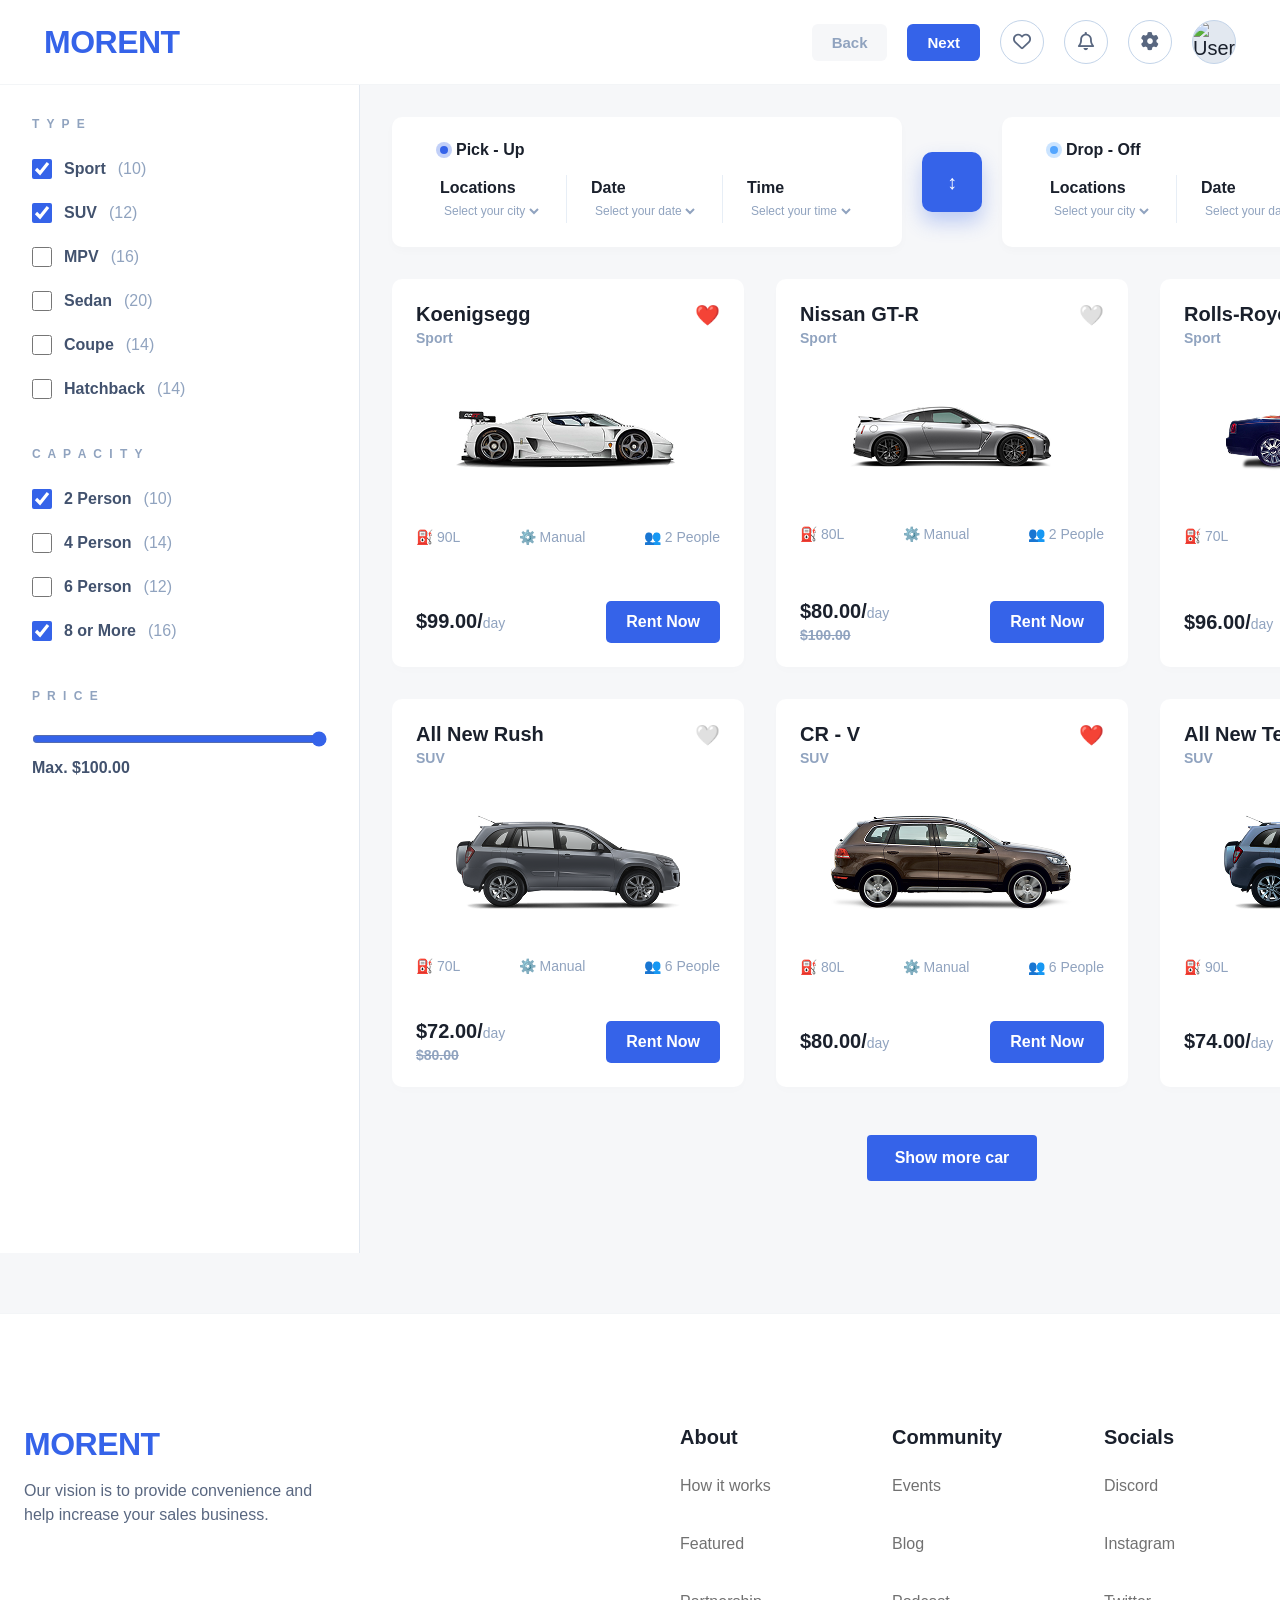
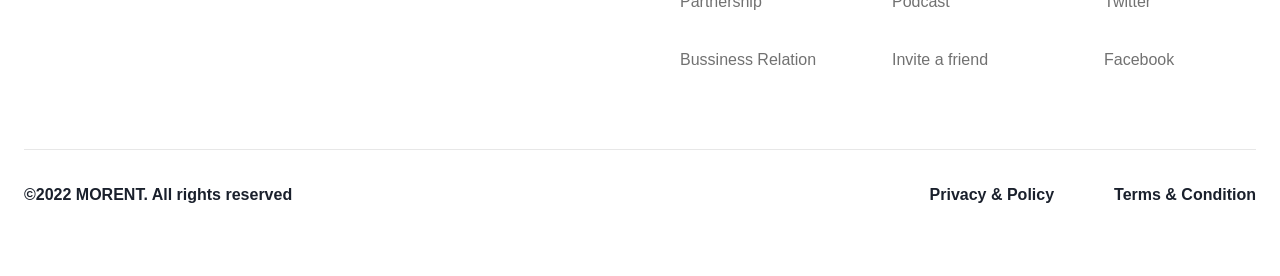
==== category.html @ 7f6e0adb "solo" ====
<!DOCTYPE html>
<html lang="en">

<head>
    <meta charset="UTF-8">
    <meta name="viewport" content="width=device-width, initial-scale=1.0">
    <title>Morent - Category Car List</title>
    <link rel="stylesheet" href="style.css">
</head>

<body class="fade-in">

    <!-- 1. HEADER QISMI -->
    <!-- ================= COMPLETED HEADER BOSHIDAN ================= -->
    <header class="main-header">
        <link rel="stylesheet" href="https://cdnjs.cloudflare.com/ajax/libs/font-awesome/6.4.0/css/all.min.css">
        <div class="header-container">

            <!-- Chap tomonda: Logo -->
            <a href="index.html" class="logo">MORENT</a>

            <!-- 🍔 Mobil menyu uchun toggle (Faqat telefonda ko'rinadi) -->
            <input type="checkbox" id="menu-toggle" class="menu-toggle">
            <label for="menu-toggle" class="burger-btn">
                <span></span>
                <span></span>
                <span></span>
            </label>

            <!-- O'ng tomonda: Katta ekrandagi barcha tugmalar (Telefonda yashirinadi) -->
            <div class="header-actions">
                <a href="index.html" class="btn-back">Back</a>
                <a href="category.html" class="btn-next">Next</a>

                <!-- Professional Ikonkalar -->
                <button class="action-icon"><i class="fa-regular fa-heart"></i></button>
                <button class="action-icon"><i class="fa-regular fa-bell"></i></button>
                <button class="action-icon"><i class="fa-solid fa-gear"></i></button>

                <div class="profile-avatar">
                    <img src="img/avatar.png" alt="User">
                </div>
            </div>

            <!-- Mobil telefonlarda burger bosilganda ochiladigan menyu paneli -->
            <nav class="nav-menu">
                <a href="index.html" class="nav-item">Home</a>
                <a href="category.html" class="nav-item">Search</a>
                <a href="#" class="nav-item">Favorites</a>
                <a href="#" class="nav-item">Inbox</a>
            </nav>

        </div>
    </header>
    


    <div class="category-wrapper">

        <aside class="sidebar">

            <div class="filter-section">
                <h4 class="filter-title">T Y P E</h4>
                <div class="checkbox-group">
                    <label><input type="checkbox" checked> Sport <span class="count">(10)</span></label>
                    <label><input type="checkbox" checked> SUV <span class="count">(12)</span></label>
                    <label><input type="checkbox"> MPV <span class="count">(16)</span></label>
                    <label><input type="checkbox"> Sedan <span class="count">(20)</span></label>
                    <label><input type="checkbox"> Coupe <span class="count">(14)</span></label>
                    <label><input type="checkbox"> Hatchback <span class="count">(14)</span></label>
                </div>
            </div>

            <div class="filter-section">
                <h4 class="filter-title">C A P A C I T Y</h4>
                <div class="checkbox-group">
                    <label><input type="checkbox" checked> 2 Person <span class="count">(10)</span></label>
                    <label><input type="checkbox"> 4 Person <span class="count">(14)</span></label>
                    <label><input type="checkbox"> 6 Person <span class="count">(12)</span></label>
                    <label><input type="checkbox" checked> 8 or More <span class="count">(16)</span></label>
                </div>
            </div>


            <div class="filter-section">
                <h4 class="filter-title">P R I C E</h4>
                <div class="price-slider-container">
                    <input type="range" min="0" max="100" value="100" class="price-slider">
                    <p class="price-value">Max. $100.00</p>
                </div>
            </div>
        </aside>


        <main class="category-content">

            <section class="booking-container" style="margin-top: 0;">
                <div class="booking-card">
                    <div class="card-title">
                        <span class="dot blue-dot"></span>
                        <h3>Pick - Up</h3>
                    </div>
                    <div class="booking-fields">
                        <div class="field-group">
                            <label>Locations</label>
                            <select>
                                <option>Select your city</option>
                            </select>
                        </div>
                        <div class="divider"></div>
                        <div class="field-group">
                            <label>Date</label>
                            <select>
                                <option>Select your date</option>
                            </select>
                        </div>
                        <div class="divider"></div>
                        <div class="field-group">
                            <label>Time</label>
                            <select>
                                <option>Select your time</option>
                            </select>
                        </div>
                    </div>
                </div>

                <button class="switch-btn"><span class="switch-icon">↕</span></button>

                <div class="booking-card">
                    <div class="card-title">
                        <span class="dot light-blue-dot"></span>
                        <h3>Drop - Off</h3>
                    </div>
                    <div class="booking-fields">
                        <div class="field-group">
                            <label>Locations</label>
                            <select>
                                <option>Select your city</option>
                            </select>
                        </div>
                        <div class="divider"></div>
                        <div class="field-group">
                            <label>Date</label>
                            <select>
                                <option>Select your date</option>
                            </select>
                        </div>
                        <div class="divider"></div>
                        <div class="field-group">
                            <label>Time</label>
                            <select>
                                <option>Select your time</option>
                            </select>
                        </div>
                    </div>
                </div>
            </section>

            <section class="car-section">
                <div class="category-car-grid">


                    <div class="car-card">
                        <div class="car-card-header">
                            <div>
                                <h3>Koenigsegg</h3>
                                <p>Sport</p>
                            </div>
                            <span class="heart-icon" style="color: red;">❤️</span>
                        </div>
                        <div class="car-image"><img src="./images/car.png" alt="Koenigsegg"></div>
                        <div class="car-specs"><span>⛽ 90L</span><span>⚙️ Manual</span><span>👥 2 People</span></div>
                        <div class="car-footer">
                            <div class="price"><span class="amount">$99.00/</span><span class="unit">day</span></div>
                            <button class="rent-btn">Rent Now</button>
                        </div>
                    </div>


                    <div class="car-card">
                        <div class="car-card-header">
                            <div>
                                <h3>Nissan GT-R</h3>
                                <p>Sport</p>
                            </div>
                            <span class="heart-icon">🤍</span>
                        </div>
                        <div class="car-image"><img src="./images/car (1).png" alt="Nissan GT-R"></div>
                        <div class="car-specs"><span>⛽ 80L</span><span>⚙️ Manual</span><span>👥 2 People</span></div>
                        <div class="car-footer">
                            <div class="price">
                                <span class="amount">$80.00/</span><span class="unit">day</span>
                                <p class="old-price">$100.00</p>
                            </div>
                            <button class="rent-btn">Rent Now</button>
                        </div>
                    </div>


                    <div class="car-card">
                        <div class="car-card-header">
                            <div>
                                <h3>Rolls-Royce</h3>
                                <p>Sport</p>
                            </div>
                            <span class="heart-icon">🤍</span>
                        </div>
                        <div class="car-image"><img src="./images/Car (2).png" alt="Rolls-Royce"></div>
                        <div class="car-specs"><span>⛽ 70L</span><span>⚙️ Manual</span><span>👥 4 People</span></div>
                        <div class="car-footer">
                            <div class="price"><span class="amount">$96.00/</span><span class="unit">day</span></div>
                            <button class="rent-btn">Rent Now</button>
                        </div>
                    </div>


                    <div class="car-card">
                        <div class="car-card-header">
                            <div>
                                <h3>All New Rush</h3>
                                <p>SUV</p>
                            </div>
                            <span class="heart-icon">🤍</span>
                        </div>
                        <div class="car-image"><img src="./images/Car (4).png" alt="All New Rush"></div>
                        <div class="car-specs"><span>⛽ 70L</span><span>⚙️ Manual</span><span>👥 6 People</span></div>
                        <div class="car-footer">
                            <div class="price">
                                <span class="amount">$72.00/</span><span class="unit">day</span>
                                <p class="old-price">$80.00</p>
                            </div>
                            <button class="rent-btn">Rent Now</button>
                        </div>
                    </div>


                    <div class="car-card">
                        <div class="car-card-header">
                            <div>
                                <h3>CR - V</h3>
                                <p>SUV</p>
                            </div>
                            <span class="heart-icon" style="color: red;">❤️</span>
                        </div>
                        <div class="car-image"><img src="./images/Car (5).png" alt="CR - V"></div>
                        <div class="car-specs"><span>⛽ 80L</span><span>⚙️ Manual</span><span>👥 6 People</span></div>
                        <div class="car-footer">
                            <div class="price"><span class="amount">$80.00/</span><span class="unit">day</span></div>
                            <button class="rent-btn">Rent Now</button>
                        </div>
                    </div>


                    <div class="car-card">
                        <div class="car-card-header">
                            <div>
                                <h3>All New Terios</h3>
                                <p>SUV</p>
                            </div>
                            <span class="heart-icon">🤍</span>
                        </div>
                        <div class="car-image"><img src="./images/Car (6).png" alt="All New Terios"></div>
                        <div class="car-specs"><span>⛽ 90L</span><span>⚙️ Manual</span><span>👥 6 People</span></div>
                        <div class="car-footer">
                            <div class="price"><span class="amount">$74.00/</span><span class="unit">day</span></div>
                            <button class="rent-btn">Rent Now</button>
                        </div>
                    </div>

                </div>


                <div class="load-more-container">
                    <button class="show-more-btn">Show more car</button>
                    <span class="car-count">120 Car</span>
                </div>
            </section>
        </main>
    </div>

    <script src="script.js"></script>
    <!-- FOOTER SECTION -->
    <footer class="main-footer">
        <div class="container">

            <!-- Footer Yuqori qismi -->
            <div class="footer-top">
                <!-- Brand va Shior -->
                <div class="footer-brand">
                    <a href="index.html" class="logo">MORENT</a>
                    <p>Our vision is to provide convenience and help increase your sales business.</p>
                </div>

                <!-- Linklar guruhlari -->
                <div class="footer-links-container">
                    <!-- About ustuni -->
                    <div class="footer-col">
                        <h3>About</h3>
                        <ul>
                            <li><a href="#">How it works</a></li>
                            <li><a href="#">Featured</a></li>
                            <li><a href="#">Partnership</a></li>
                            <li><a href="#">Bussiness Relation</a></li>
                        </ul>
                    </div>

                    <!-- Community ustuni -->
                    <div class="footer-col">
                        <h3>Community</h3>
                        <ul>
                            <li><a href="#">Events</a></li>
                            <li><a href="#">Blog</a></li>
                            <li><a href="#">Podcast</a></li>
                            <li><a href="#">Invite a friend</a></li>
                        </ul>
                    </div>

                    <!-- Socials ustuni -->
                    <div class="footer-col">
                        <h3>Socials</h3>
                        <ul>
                            <li><a href="#">Discord</a></li>
                            <li><a href="#">Instagram</a></li>
                            <li><a href="#">Twitter</a></li>
                            <li><a href="#">Facebook</a></li>
                        </ul>
                    </div>
                </div>
            </div>

            <!-- Yupqa ajratuvchi chiziq -->
            <div class="footer-divider"></div>

            <!-- Footer Pastki qismi -->
            <div class="footer-bottom">
                <div class="footer-copyright">
                    <p>©2022 MORENT. All rights reserved</p>
                </div>
                <div class="footer-legal">
                    <a href="#">Privacy & Policy</a>
                    <a href="#">Terms & Condition</a>
                </div>
            </div>

        </div>
    </footer>
</body>

</html>
---- style.css ----
body {
    margin: 0;
    font-family: sans-serif;
    background-color: #F6F7F9;
}

.main-header {
    width: 100%;
    background: #FFF;
    padding: 15px 0;
    border-bottom: 1px solid #E2E8F0;
}

.header-container {
    max-width: 1200px;
    margin: 0 auto;
    padding: 0 20px;
    display: flex;
    justify-content: space-between;
    align-items: center;
}

.logo {
    color: #3563E9;
    font-size: 24px;
    font-weight: bold;
    text-decoration: none;
}

.page-navigation {
    display: flex;
    gap: 10px;
}

.nav-btn {
    padding: 8px 16px;
    font-size: 14px;
    font-weight: 600;
    text-decoration: none;
    border-radius: 6px;
    cursor: pointer;
    transition: all 0.2s;
}

.back-btn {
    background: #E2E8F0;
    color: #4A5568;
    border: 1px solid #CBD5E1;
}

.back-btn:hover {
    background: #CBD5E1;
    transform: translateX(-2px);
}

.next-btn {
    background: #3563E9;
    color: #FFF;
    border: none;
}

.next-btn:hover {
    background: #224ec1;
    transform: translateX(2px);
}


.fade-in {
    animation: fadeInPage 0.4s ease-out forwards;
}

.fade-out {
    animation: fadeOutPage 0.4s ease-in forwards;
}

@keyframes fadeInPage {
    from {
        opacity: 0;
        transform: translateY(8px);
    }

    to {
        opacity: 1;
        transform: translateY(0);
    }
}

@keyframes fadeOutPage {
    from {
        opacity: 1;
        transform: translateY(0);
    }

    to {
        opacity: 0;
        transform: translateY(-8px);
    }
}

* {
    box-sizing: border-box;
    margin: 0;
    padding: 0;
    font-family: 'Plus Jakarta Sans', sans-serif;
}

body {
    background-color: #F6F7F9;
    color: #1A202C;
}

.container {
    max-width: 1300px;
    margin: 0 auto;
    padding: 32px 24px;
}

.main-header {
    background-color: #FFFFFF;
    padding: 20px 32px;
    display: flex;
    justify-content: space-between;
    align-items: center;
    border-bottom: 1px solid #E2E8F0;
}

.header-left,
.header-right {
    display: flex;
    align-items: center;
    gap: 24px;
}

.logo {
    color: #3563E9;
    font-size: 28px;
    font-weight: 700;
    text-decoration: none;
    letter-spacing: -0.5px;
}


.search-bar {
    display: flex;
    align-items: center;
    background-color: #FFFFFF;
    border: 1px solid #C3D4E9;
    border-radius: 70px;
    padding: 10px 20px;
    width: 442px;
    gap: 12px;
}

.search-bar input {
    border: none;
    outline: none;
    width: 100%;
    font-size: 14px;
    color: #596780;
}

.search-icon,
.filter-icon {
    color: #596780;
    cursor: pointer;
    font-size: 16px;
}

.page-navigation {
    display: flex;
    gap: 8px;
}

.nav-btn {
    padding: 8px 16px;
    font-size: 13px;
    font-weight: 600;
    text-decoration: none;
    border-radius: 6px;
    cursor: pointer;
    transition: all 0.2s;
}

.back-btn {
    background: #E2E8F0;
    color: #4A5568;
    border: 1px solid #CBD5E1;
}

.back-btn:hover {
    background: #CBD5E1;
    transform: translateX(-2px);
}

.next-btn {
    background: #3563E9;
    color: #FFF;
    border: none;
}

.next-btn:hover {
    background: #224ec1;
    transform: translateX(2px);
}


.header-icons {
    display: flex;
    gap: 16px;
    align-items: center;
}

.icon-circle {
    width: 44px;
    height: 44px;
    border: 1px solid #C3D4E9;
    border-radius: 50%;
    display: flex;
    align-items: center;
    justify-content: center;
    cursor: pointer;
    font-size: 16px;
    position: relative;
}

.notification::after {
    content: '';
    position: absolute;
    top: 2px;
    right: 2px;
    width: 8px;
    height: 8px;
    background-color: #FF4423;
    border-radius: 50%;
}

.profile-avatar {
    width: 44px;
    height: 44px;
    border-radius: 50%;
    background-color: #E2E8F0;
    display: flex;
    align-items: center;
    justify-content: center;
    font-size: 20px;
    cursor: pointer;
}

.hero-section {
    display: flex;
    gap: 32px;
    justify-content: space-between;
    width: 100%;
}

.hero-card {
    flex: 1;
    border-radius: 10px;
    padding: 24px;
    position: relative;
    min-height: 360px;
    display: flex;
    flex-direction: column;
    justify-content: space-between;
    overflow: hidden;
}


.bg-light-blue {
    background-color: #54A6FF;
}

.bg-dark-blue {
    background-color: #3563E9;
}

.hero-content {
    max-width: 280px;
    z-index: 2;
}

.hero-content h1 {
    color: #FFFFFF;
    font-size: 32px;
    font-weight: 600;
    line-height: 150%;
    margin-bottom: 16px;
}

.hero-content p {
    color: #FFFFFF;
    font-size: 16px;
    line-height: 150%;
    margin-bottom: 20px;
    opacity: 0.9;
}


.hero-btn {
    padding: 12px 24px;
    border-radius: 5px;
    font-size: 16px;
    font-weight: 600;
    border: none;
    cursor: pointer;
    transition: background 0.2s;
}

.btn-dark-blue {
    background-color: #3563E9;
    color: #FFFFFF;
}

.btn-dark-blue:hover {
    background-color: #224ec1;
}

.btn-light-blue {
    background-color: #54A6FF;
    color: #FFFFFF;
}

.btn-light-blue:hover {
    background-color: #3d8fdf;
}


.car-image-placeholder {
    width: 100%;
    text-align: center;
    margin-top: auto;
    padding-top: 20px;
    color: rgba(255, 255, 255, 0.7);
    font-style: italic;
    font-size: 14px;
    z-index: 1;
}


.fade-in {
    animation: fadeInPage 0.4s ease-out forwards;
}

.fade-out {
    animation: fadeOutPage 0.4s ease-in forwards;
}

@keyframes fadeInPage {
    from {
        opacity: 0;
        transform: translateY(8px);
    }

    to {
        opacity: 1;
        transform: translateY(0);
    }
}

@keyframes fadeOutPage {
    from {
        opacity: 1;
        transform: translateY(0);
    }

    to {
        opacity: 0;
        transform: translateY(-8px);
    }
}

/* ================= 3. BOOKING SECTION ================= */
.booking-container {
    display: flex;
    align-items: center;
    justify-content: space-between;
    gap: 20px;
    margin: 32px 0;
    position: relative;
}

.booking-card {
    background-color: #FFFFFF;
    flex: 1;
    border-radius: 10px;
    padding: 24px 48px;
    box-shadow: 0px 4px 10px rgba(0, 0, 0, 0.02);
}

.card-title {
    display: flex;
    align-items: center;
    gap: 8px;
    margin-bottom: 16px;
}

.card-title h3 {
    font-size: 16px;
    font-weight: 600;
}

.dot {
    width: 8px;
    height: 8px;
    border-radius: 50%;
}

.blue-dot {
    background-color: #3563E9;
    box-shadow: 0 0 0 4px rgba(53, 99, 233, 0.3);
}

.light-blue-dot {
    background-color: #54A6FF;
    box-shadow: 0 0 0 4px rgba(84, 166, 255, 0.3);
}

.booking-fields {
    display: flex;
    align-items: center;
    justify-content: space-between;
}

.field-group {
    display: flex;
    flex-direction: column;
    gap: 6px;
    flex: 1;
}

.field-group label {
    font-size: 16px;
    font-weight: 700;
    color: #1A202C;
}

.field-group select {
    border: none;
    outline: none;
    font-size: 12px;
    color: #90A3BF;
    background: transparent;
    cursor: pointer;
}

.divider {
    width: 1px;
    height: 48px;
    background-color: #C3D4E9;
    opacity: 0.4;
    margin: 0 24px;
}

/* Switch Button */
.switch-btn {
    background-color: #3563E9;
    color: white;
    border: none;
    width: 60px;
    height: 60px;
    border-radius: 10px;
    display: flex;
    align-items: center;
    justify-content: center;
    font-size: 20px;
    cursor: pointer;
    box-shadow: 0px 10px 20px rgba(53, 99, 233, 0.3);
    transition: transform 0.2s;
    z-index: 5;
}

.switch-btn:hover {
    transform: scale(1.05);
}


.car-section {
    margin-bottom: 40px;
}

.section-header {
    display: flex;
    justify-content: space-between;
    align-items: center;
    margin-bottom: 20px;
}

.section-header h2 {
    font-size: 16px;
    color: #90A3BF;
    font-weight: 600;
}

.view-all {
    color: #3563E9;
    text-decoration: none;
    font-size: 16px;
    font-weight: 600;
}

.car-grid {
    display: grid;
    grid-template-columns: repeat(auto-fit, minmax(280px, 1fr));
    gap: 32px;
}

.car-card {
    background-color: #FFFFFF;
    border-radius: 10px;
    padding: 24px;
    display: flex;
    flex-direction: column;
    justify-content: space-between;
    min-height: 380px;
    box-shadow: 0px 4px 10px rgba(0, 0, 0, 0.01);
}

.car-card-header {
    display: flex;
    justify-content: space-between;
    align-items: flex-start;
}

.car-card-header h3 {
    font-size: 20px;
    font-weight: 700;
    color: #1A202C;
}

.car-card-header p {
    font-size: 14px;
    color: #90A3BF;
    font-weight: 600;
}

.heart-icon {
    font-size: 20px;
    cursor: pointer;
}

.car-image {
    display: flex;
    justify-content: center;
    align-items: center;
    margin: 24px 0;
}

.car-image img {
    max-width: 100%;
    height: auto;
    object-fit: contain;
}

.car-specs {
    display: flex;
    justify-content: space-between;
    font-size: 14px;
    color: #90A3BF;
    font-weight: 500;
    margin-bottom: 24px;
}

.car-footer {
    display: flex;
    justify-content: space-between;
    align-items: center;
}

.price .amount {
    font-size: 20px;
    font-weight: 700;
    color: #1A202C;
}

.price .unit {
    font-size: 14px;
    color: #90A3BF;
}

.old-price {
    font-size: 14px;
    color: #90A3BF;
    text-decoration: line-through;
}

.rent-btn {
    background-color: #3563E9;
    color: white;
    border: none;
    padding: 10px 20px;
    font-size: 14px;
    font-weight: 600;
    border-radius: 4px;
    cursor: pointer;
    transition: background 0.2s;
}

.rent-btn:hover {
    background-color: #224ec1;
}

.load-more-container {
    display: flex;
    flex-direction: column;
    align-items: center;
    justify-content: center;
    margin-top: 48px;
    position: relative;
    width: 100%;
}

.show-more-btn {
    background-color: #3563E9;
    color: white;
    border: none;
    padding: 14px 28px;
    font-size: 16px;
    font-weight: 600;
    border-radius: 4px;
    cursor: pointer;
    transition: background 0.2s;
}

.show-more-btn:hover {
    background-color: #224ec1;
}

.car-count {
    position: absolute;
    right: 0;
    font-size: 14px;
    color: #90A3BF;
    font-weight: 600;
}


.main-footer {
    background-color: #FFFFFF;
    padding: 60px 0 40px 0;
    margin-top: 60px;
    border-top: 1px solid #E2E8F0;
}


.footer-top {
    display: flex;
    justify-content: space-between;
    align-items: flex-start;
    flex-wrap: wrap;
    gap: 48px;
}

.footer-brand {
    max-width: 292px;
}

.footer-brand p {
    font-size: 16px;
    line-height: 150%;
    color: #596780;
    margin-top: 16px;
    font-weight: 500;
}

.footer-links-container {
    display: flex;
    gap: 60px;
    flex-wrap: wrap;
}

.footer-col {
    min-width: 152px;
}

.footer-col h3 {
    font-size: 20px;
    font-weight: 600;
    color: #1A202C;
    margin-bottom: 24px;
}

.footer-col ul {
    list-style: none;
    padding: 0;
    margin: 0;
    display: flex;
    flex-direction: column;
    gap: 20px;
}

.footer-col ul li a {
    text-decoration: none;
    color: #596780;
    font-size: 16px;
    font-weight: 500;
    transition: color 0.2s ease;
}

.footer-col ul li a:hover {
    color: #3563E9;

}


.footer-divider {
    height: 1px;
    background-color: #E2E8F0;
    margin: 36px 0;
}

.footer-bottom {
    display: flex;
    justify-content: space-between;
    align-items: center;
    flex-wrap: wrap;
    gap: 24px;
}

.footer-copyright p {
    font-size: 16px;
    font-weight: 600;
    color: #1A202C;
}

.footer-legal {
    display: flex;
    gap: 60px;

}

.footer-legal a {
    text-decoration: none;
    font-size: 16px;
    font-weight: 600;
    color: #1A202C;
    transition: color 0.2s ease;
}

.footer-legal a:hover {
    color: #3563E9;
}


@media (max-width: 768px) {
    .footer-top {
        flex-direction: column;
    }

    .footer-links-container {
        width: 100%;
        justify-content: space-between;
        gap: 32px;
    }

    .footer-bottom {
        flex-direction: column-reverse;
        align-items: flex-start;
    }

    .footer-legal {
        width: 100%;
        justify-content: space-between;
        gap: 20px;
    }
}

/* ================= CATEGORY PAGE LAYOUT ================= */
.category-wrapper {
    display: flex;
    width: 100%;
    min-height: calc(100vh - 85px);
}

/* Chap tomondagi filter paneli */
.sidebar {
    width: 360px;
    background-color: #FFFFFF;
    padding: 32px;
    border-right: 1px solid #E2E8F0;
    display: flex;
    flex-direction: column;
    gap: 48px;
    flex-shrink: 0;
}

.filter-section {
    display: flex;
    flex-direction: column;
    gap: 28px;
}

.filter-title {
    font-size: 12px;
    font-weight: 600;
    color: #90A3BF;
    letter-spacing: 2px;
}

.checkbox-group {
    display: flex;
    flex-direction: column;
    gap: 24px;
}

.checkbox-group label {
    display: flex;
    align-items: center;
    font-size: 16px;
    font-weight: 600;
    color: #42526E;
    cursor: pointer;
    gap: 12px;
}

.checkbox-group input[type="checkbox"] {
    width: 20px;
    height: 20px;
    accent-color: #3563E9;
    /* Ko'k rangli checkbox */
    cursor: pointer;
}

.checkbox-group .count {
    color: #90A3BF;
    font-weight: 500;
}

/* Range Slider (Narx filtri) */
.price-slider-container {
    display: flex;
    flex-direction: column;
    gap: 12px;
}

.price-slider {
    width: 100%;
    accent-color: #3563E9;
    cursor: pointer;
}

.price-value {
    font-size: 16px;
    font-weight: 600;
    color: #42526E;
}

/* O'ng tomondagi asosiy kontent */
.category-content {
    flex-grow: 1;
    padding: 32px;
    background-color: #F6F7F9;
}

/* Yangi 3 ustunli Mashina Griddi */
.category-car-grid {
    display: grid;
    grid-template-columns: repeat(3, 1fr);
    /* Bir qatorda aniq 3 ta karta */
    gap: 32px;
    margin-top: 32px;
}

/* Mobil va Planshet ekranlar moslashuvchanligi */
@media (max-width: 1200px) {
    .category-car-grid {
        grid-template-columns: repeat(2, 1fr);
    }
}

@media (max-width: 992px) {
    .category-wrapper {
        flex-direction: column;
    }

    .sidebar {
        width: 100%;
        border-right: none;
        border-bottom: 1px solid #E2E8F0;
    }

    .category-car-grid {
        grid-template-columns: repeat(1, 1fr);
    }
}

/* ================= FOOTER STYLES ================= */
.main-footer {
    background-color: #FFFFFF;
    padding: 60px 0 40px 0;
    margin-top: 60px;
    border-top: 1px solid #E2E8F0;
    width: 100%;
}

.footer-top {
    display: flex;
    justify-content: space-between;
    align-items: flex-start;
    flex-wrap: wrap;
    gap: 48px;
}

.footer-brand {
    max-width: 292px;
}

.footer-brand p {
    font-size: 16px;
    line-height: 150%;
    color: #596780;
    margin-top: 16px;
    font-weight: 500;
}

.footer-links-container {
    display: flex;
    gap: 60px;
    flex-wrap: wrap;
}

.footer-col {
    min-width: 152px;
}

.footer-col h3 {
    font-size: 20px;
    font-weight: 600;
    color: #1A202C;
    margin-bottom: 24px;
}

.footer-col ul {
    list-style: none;
    padding: 0;
    margin: 0;
    display: flex;
    flex-direction: column;
    gap: 20px;
}

.footer-col ul li a {
    text-decoration: none;
    color: #596780;
    font-size: 16px;
    font-weight: 500;
    transition: color 0.2s ease;
}

.footer-col ul li a:hover {
    color: #3563E9;
}

.footer-divider {
    height: 1px;
    background-color: #E2E8F0;
    margin: 36px 0;
}

.footer-bottom {
    display: flex;
    justify-content: space-between;
    align-items: center;
    flex-wrap: wrap;
    gap: 24px;
}

.footer-copyright p {
    font-size: 16px;
    font-weight: 600;
    color: #1A202C;
}

.footer-legal {
    display: flex;
    gap: 60px;
}

.footer-legal a {
    text-decoration: none;
    font-size: 16px;
    font-weight: 600;
    color: #1A202C;
    transition: color 0.2s ease;
}

.footer-legal a:hover {
    color: #3563E9;
}

/* Mobil moslashuvchanlik (Responsive) */
@media (max-width: 768px) {
    .footer-top {
        flex-direction: column;
    }

    .footer-links-container {
        width: 100%;
        justify-content: space-between;
        gap: 32px;
    }

    .footer-bottom {
        flex-direction: column-reverse;
        align-items: flex-start;
    }

    .footer-legal {
        width: 100%;
        justify-content: space-between;
        gap: 20px;
    }
}

/* ================= RESPONSIVE & FOOTER CSS ================= */

/* FOOTER TUZATISHI (Tepaga tekislash) */
.main-footer {
    background-color: #FFFFFF;
    width: 100%;
    padding: 60px 0 40px 0;
    border-top: 1px solid #E2E8F0;
    display: block;
}

.footer-container {
    max-width: 1300px;
    margin: 0 auto;
    padding: 0 24px;
}

.footer-top {
    display: flex;
    justify-content: space-between;
    align-items: flex-start;
    /* Ustunlarni tepadan tekislaydi */
    gap: 40px;
    width: 100%;
}

.footer-links-container {
    display: flex;
    gap: 60px;
    align-items: flex-start;

}


@media (max-width: 1024px) {
    .category-wrapper {
        flex-direction: column;

    }


    .detail-hero-section {
        flex-direction: column;
        gap: 24px !important;
    }

    .category-car-grid {
        grid-template-columns: repeat(2, 1fr) !important;

    }
}


@media (max-width: 768px) {

    .main-header {
        padding: 16px;
        flex-direction: column;
        gap: 16px;
        align-items: stretch;
    }

    .header-left {
        justify-content: space-between;
        width: 100%;
    }

    .search-bar {
        width: 100%;
        order: 3;
    }


    .mobile-menu-btn {
        display: flex;
        flex-direction: column;
        justify-content: space-between;
        width: 24px;
        height: 18px;
        background: transparent;
        border: none;
        cursor: pointer;
        padding: 0;
        z-index: 1001;
    }

    .mobile-menu-btn span {
        width: 100%;
        height: 2px;
        background-color: #596780;
        transition: all 0.3s ease;
    }


    .mobile-menu-btn.active span:nth-child(1) {
        transform: translateY(8px) rotate(45deg);
    }

    .mobile-menu-btn.active span:nth-child(2) {
        opacity: 0;
    }

    .mobile-menu-btn.active span:nth-child(3) {
        transform: translateY(-8px) rotate(-45deg);
    }


    .sidebar {
        position: fixed;
        top: 0;
        left: -100%;
        width: 280px;
        height: 100%;
        background-color: #FFFFFF;
        box-shadow: 4px 0px 10px rgba(0, 0, 0, 0.1);
        z-index: 1000;
        transition: left 0.3s ease;
        padding: 80px 24px 24px 24px;
        overflow-y: auto;
    }

    .sidebar.active {
        left: 0;
    }

    .category-car-grid {
        grid-template-columns: 1fr !important;
    }


    .footer-top {
        flex-direction: column;
        gap: 32px;
    }

    .footer-links-container {
        width: 100%;
        justify-content: space-between;
        gap: 20px;
        flex-wrap: wrap;
    }

    .footer-bottom {
        flex-direction: column-reverse;
        align-items: flex-start;
        gap: 20px;
    }

    .footer-legal {
        width: 100%;
        justify-content: space-between;
    }
}


@media (min-width: 769px) {
    .mobile-menu-btn {
        display: none;
    }
}


* {
    box-sizing: border-box;
    margin: 0;
    padding: 0;
}

body {
    font-family: 'Plus Jakarta Sans', sans-serif;
    background-color: #F6F7F9;
    color: #1A202C;
}


.profile-header {
    background-color: #FFFFFF;
    border-bottom: 1px solid #F3F5F7;
    padding: 20px 0;
    width: 100%;
}

.profile-header .header-container {
    max-width: 1240px;
    margin: 0 auto;
    padding: 0 24px;
    display: flex;
    justify-content: space-between;
    align-items: center;
}

.profile-header .header-left {
    display: flex;
    align-items: center;
    gap: 16px;
}

.profile-header .logo {
    font-size: 32px;
    font-weight: 700;
    color: #3563E9;
    text-decoration: none;
    letter-spacing: -0.02em;
}

.profile-header .header-right {
    display: flex;
    align-items: center;
    gap: 20px;
}

.profile-header .header-icons {
    display: flex;
    align-items: center;
    gap: 16px;
}

.profile-header .icon-btn {
    width: 44px;
    height: 44px;
    border: 1px solid rgba(195, 212, 233, 0.4);
    border-radius: 50%;
    display: flex;
    justify-content: center;
    align-items: center;
    text-decoration: none;
    position: relative;
    font-size: 18px;
    transition: background-color 0.2s ease;
}

.profile-header .icon-btn:hover {
    background-color: #F6F7F9;
}

.profile-header .notification-btn {
    position: relative;
}

.profile-header .notification-badge {
    position: absolute;
    top: 2px;
    right: 2px;
    width: 11px;
    height: 11px;
    background-color: #FF4423;
    border-radius: 50%;
    border: 2px solid #FFFFFF;
}

.profile-header .profile-avatar {
    width: 44px;
    height: 44px;
    border-radius: 50%;
    overflow: hidden;
}

.profile-header .profile-avatar img {
    width: 100%;
    height: 100%;
    object-fit: cover;
}

.mobile-menu-btn {
    display: none;
}


.payment-wrapper {
    background-color: #F6F7F9;
    padding: 32px 0 60px 0;
    width: 100%;
}

.payment-container {
    max-width: 1240px;
    margin: 0 auto;
    padding: 0 24px;
    display: flex;
    gap: 32px;
    align-items: flex-start;
}

.payment-left {
    flex: 2;
    display: flex;
    flex-direction: column;
    gap: 32px;
}

.payment-card {
    background-color: #FFFFFF;
    border-radius: 10px;
    padding: 24px;
}

.card-header-step {
    display: flex;
    justify-content: space-between;
    align-items: flex-start;
    margin-bottom: 32px;
}

.card-header-step h2 {
    font-size: 20px;
    font-weight: 700;
    color: #1A202C;
    margin-bottom: 4px;
}

.card-header-step p,
.step-counter {
    font-size: 14px;
    color: #90A3BF;
    font-weight: 500;
}


.form-grid {
    display: grid;
    grid-template-columns: 1fr 1fr;
    gap: 24px 32px;
}

.form-group {
    display: flex;
    flex-direction: column;
    gap: 12px;
}

.form-group label {
    font-size: 16px;
    font-weight: 600;
    color: #1A202C;
}

.form-group input,
.select-wrapper select {
    background-color: #F6F7F9;
    border: none;
    border-radius: 10px;
    padding: 16px 20px;
    font-size: 14px;
    color: #1A202C;
    outline: none;
    width: 100%;
    font-weight: 500;
}

.form-group input::placeholder {
    color: #90A3BF;
}

.select-wrapper {
    position: relative;
    width: 100%;
}

.select-wrapper::after {
    content: '▼';
    font-size: 10px;
    color: #90A3BF;
    position: absolute;
    right: 20px;
    top: 50%;
    transform: translateY(-50%);
    pointer-events: none;
}

.select-wrapper select {
    appearance: none;
    cursor: pointer;
    color: #90A3BF;
}

.info-radio-group {
    margin-bottom: 24px;
}

.radio-label {
    display: flex;
    align-items: center;
    gap: 12px;
    font-size: 16px;
    font-weight: 600;
    color: #1A202C;
    cursor: pointer;
}

.radio-label input[type="radio"] {
    display: none;
}

.custom-radio {
    width: 16px;
    height: 16px;
    border: 2px solid #90A3BF;
    border-radius: 50%;
    display: inline-block;
    position: relative;
}

.radio-label input[type="radio"]:checked+.custom-radio {
    border-color: #3563E9;
}

.radio-label input[type="radio"]:checked+.custom-radio::after {
    content: '';
    width: 8px;
    height: 8px;
    background-color: #3563E9;
    border-radius: 50%;
    position: absolute;
    top: 50%;
    left: 50%;
    transform: translate(-50%, -50%);
}


.payment-right {
    flex: 1.1;
}

.summary-card {
    background-color: #FFFFFF;
    border-radius: 10px;
    padding: 24px;
}

.summary-card h2 {
    font-size: 20px;
    font-weight: 700;
    color: #1A202C;
    margin-bottom: 4px;
}

.summary-subtitle {
    font-size: 14px;
    color: #90A3BF;
    line-height: 150%;
    margin-bottom: 32px;
    font-weight: 500;
}

.summary-car-info {
    display: flex;
    align-items: center;
    gap: 16px;
}

.summary-car-img-box {
    width: 116px;
    height: 80px;
    background: linear-gradient(135deg, #3563E9 0%, #0B193C 100%);
    border-radius: 8px;
    display: flex;
    justify-content: center;
    align-items: center;
    padding: 8px;
}

.summary-car-img-box img {
    width: 100%;
    object-fit: contain;
}

.summary-car-meta h3 {
    font-size: 24px;
    font-weight: 700;
    color: #1A202C;
    margin-bottom: 8px;
}

.summary-car-meta .stars {
    color: #FBAD15;
    font-size: 14px;
}

.summary-car-meta .count {
    font-size: 12px;
    color: #596780;
    font-weight: 500;
}

.summary-divider {
    height: 1px;
    background-color: rgba(195, 212, 233, 0.4);
    margin: 24px 0;
}

.price-row {
    display: flex;
    justify-content: space-between;
    align-items: center;
    margin-bottom: 14px;
}

.price-row .label {
    font-size: 16px;
    color: #90A3BF;
    font-weight: 500;
}

.price-row .value {
    font-size: 16px;
    color: #1A202C;
    font-weight: 600;
}

.promo-box {
    display: flex;
    background-color: #F6F7F9;
    border-radius: 10px;
    padding: 8px 8px 8px 20px;
    margin: 28px 0;
    justify-content: space-between;
    align-items: center;
}

.promo-box input {
    border: none;
    background: transparent;
    outline: none;
    font-size: 14px;
    color: #1A202C;
    width: 60%;
    font-weight: 500;
}

.promo-box button {
    background: transparent;
    border: none;
    font-size: 16px;
    font-weight: 600;
    color: #1A202C;
    cursor: pointer;
    padding: 8px 12px;
}

.total-price-box {
    display: flex;
    justify-content: space-between;
    align-items: center;
}

.total-price-box h4 {
    font-size: 20px;
    font-weight: 700;
    color: #1A202C;
    margin-bottom: 4px;
}

.total-price-box p {
    font-size: 14px;
    color: #90A3BF;
    font-weight: 500;
}

.total-amount {
    font-size: 32px;
    font-weight: 700;
    color: #1A202C;
}


.main-footer {
    background-color: #FFFFFF;
    width: 100%;
    padding: 80px 0 40px 0;
    border-top: 1px solid #F3F5F7;
}

.footer-container {
    max-width: 1240px;
    margin: 0 auto;
    padding: 0 24px;
}

.footer-top {
    display: flex;
    justify-content: space-between;
    align-items: flex-start;
    gap: 40px;
    margin-bottom: 60px;
}

.footer-brand {
    max-width: 292px;
}

.footer-logo {
    font-size: 32px;
    font-weight: 700;
    color: #3563E9;
    text-decoration: none;
    letter-spacing: -0.02em;
    display: inline-block;
    margin-bottom: 16px;
}

.footer-desc {
    font-size: 16px;
    line-height: 200%;
    color: #131313;
    opacity: 0.6;
}

.footer-links-container {
    display: flex;
    gap: 60px;
    align-items: flex-start;
}

.footer-col h3 {
    font-size: 20px;
    font-weight: 600;
    color: #1A202C;
    margin-bottom: 28px;
}

.footer-col ul {
    list-style: none;
}

.footer-col ul li {
    margin-bottom: 20px;
}

.footer-col ul li a {
    font-size: 16px;
    color: #131313;
    opacity: 0.6;
    text-decoration: none;
    font-weight: 500;
    transition: opacity 0.2s ease;
}

.footer-col ul li a:hover {
    opacity: 1;
    color: #3563E9;
}

.footer-divider {
    height: 1px;
    background-color: rgba(19, 19, 19, 0.1);
    width: 100%;
    margin-bottom: 36px;
}

.footer-bottom {
    display: flex;
    justify-content: space-between;
    align-items: center;
}

.footer-bottom .copyright {
    font-size: 16px;
    font-weight: 600;
    color: #1A202C;
}

.footer-legal {
    display: flex;
    gap: 60px;
}

.footer-legal a {
    font-size: 16px;
    font-weight: 600;
    color: #1A202C;
    text-decoration: none;
}


@media (max-width: 1024px) {
    .payment-container {
        flex-direction: column;
    }

    .payment-right {
        width: 100%;
    }

    .footer-top {
        flex-direction: column;
        gap: 48px;
    }

    .footer-links-container {
        width: 100%;
        justify-content: space-between;
        flex-wrap: wrap;
    }
}

@media (max-width: 768px) {

    .mobile-menu-btn {
        display: flex;
        flex-direction: column;
        justify-content: space-between;
        width: 24px;
        height: 18px;
        background: transparent;
        border: none;
        cursor: pointer;
        padding: 0;
    }

    .mobile-menu-btn span {
        width: 100%;
        height: 2px;
        background-color: #596780;
    }

    .profile-header .logo {
        font-size: 26px;
    }
}

@media (max-width: 680px) {
    .form-grid {
        grid-template-columns: 1fr;
        gap: 16px;
    }

    .total-price-box {
        flex-direction: column;
        align-items: flex-start;
        gap: 16px;
    }

    .total-amount {
        align-self: flex-end;
    }

    .footer-links-container {
        display: grid;
        grid-template-columns: 1fr 1fr;
        gap: 32px;
    }

    .footer-bottom {
        flex-direction: column-reverse;
        align-items: flex-start;
        gap: 24px;
    }

    .footer-legal {
        width: 100%;
        justify-content: space-between;
    }
}

.recommended-section {
    background-color: #F6F7F9;
    padding: 40px 0;
    width: 100%;
}

.recommended-section .section-container {
    max-width: 1240px;
    margin: 0 auto;
    padding: 0 24px;
}

.recommended-section .section-header {
    margin-bottom: 30px;
}

.recommended-section .section-title {
    font-size: 16px;
    font-weight: 600;
    color: #90A3BF;
    text-transform: none;
}


.cars-grid {
    display: grid;
    grid-template-columns: repeat(4, 1fr);
    gap: 32px;
}


.car-card {
    background-color: #FFFFFF;
    border-radius: 10px;
    padding: 24px;
    display: flex;
    flex-direction: column;
    justify-content: space-between;
    min-height: 388px;
    transition: transform 0.2s ease;
}

.car-card:hover {
    transform: translateY(-4px);
}

.car-card-header {
    display: flex;
    justify-content: space-between;
    align-items: flex-start;
}

.car-card-header h3 {
    font-size: 20px;
    font-weight: 700;
    color: #1A202C;
    margin-bottom: 4px;
}

.car-card-header .car-type {
    font-size: 14px;
    color: #90A3BF;
    font-weight: 600;
}

.like-btn {
    background: transparent;
    border: none;
    cursor: pointer;
    font-size: 20px;
    outline: none;
    padding: 0;
}


.car-card-image {
    width: 100%;
    height: 120px;
    display: flex;
    justify-content: center;
    align-items: center;
    margin: 32px 0;
}

.car-card-image img {
    max-width: 100%;
    max-height: 100%;
    object-fit: contain;
}

.car-card-specs {
    display: flex;
    justify-content: space-between;
    align-items: center;
    margin-bottom: 24px;
}

.spec-item {
    display: flex;
    align-items: center;
    gap: 6px;
    font-size: 14px;
    color: #90A3BF;
    font-weight: 500;
}

.spec-icon {
    font-size: 16px;
}


.car-card-footer {
    display: flex;
    justify-content: space-between;
    align-items: center;
    margin-top: auto;
}

.car-price {
    display: flex;
    flex-direction: column;
}

.current-price {
    font-size: 20px;
    font-weight: 700;
    color: #1A202C;
}

.price-unit {
    font-size: 14px;
    color: #90A3BF;
    font-weight: 500;
}

.old-price {
    font-size: 14px;
    color: #90A3BF;
    text-decoration: line-through;
    font-weight: 600;
    margin-top: 4px;
}


.rent-btn {
    background-color: #3563E9;
    color: #FFFFFF;
    padding: 12px 20px;
    border-radius: 5px;
    font-size: 16px;
    font-weight: 600;
    text-decoration: none;
    transition: background-color 0.2s ease;
    text-align: center;
}

.rent-btn:hover {
    background-color: #1a44c2;
}



@media (max-width: 1200px) {
    .cars-grid {
        grid-template-columns: repeat(3, 1fr);
        gap: 24px;
    }
}

@media (max-width: 900px) {
    .cars-grid {
        grid-template-columns: repeat(2, 1fr);

    }
}

@media (max-width: 580px) {
    .cars-grid {
        grid-template-columns: 1fr;

        gap: 20px;
    }

    .car-card {
        padding: 16px;
        min-height: auto;
    }
}

/* ================= MY UNIQUE REC SECTION ================= */
.my-custom-rec-section {
    background-color: #F6F7F9 !important;
    padding: 40px 0 !important;
    width: 100% !important;
    box-sizing: border-box !important;
}

.my-custom-rec-container {
    max-width: 1240px !important;
    margin: 0 auto !important;
    padding: 0 24px !important;
    box-sizing: border-box !important;
}

.my-custom-rec-header {
    margin-bottom: 24px !important;
    text-align: left !important;
}

.my-custom-rec-title {
    font-size: 16px !important;
    font-weight: 600 !important;
    color: #90A3BF !important;
    margin: 0 !important;
}

.my-custom-rec-grid {
    display: grid !important;
    grid-template-columns: repeat(4, 1fr) !important;
    gap: 32px !important;
    width: 100% !important;
}

.my-custom-car-card {
    background-color: #FFFFFF !important;
    border-radius: 10px !important;
    padding: 24px !important;
    display: flex !important;
    flex-direction: column !important;
    justify-content: space-between !important;
    height: 388px !important;
    box-sizing: border-box !important;
    box-shadow: 0 2px 8px rgba(0, 0, 0, 0.02) !important;
}

.my-custom-card-header {
    display: flex !important;
    justify-content: space-between !important;
    align-items: flex-start !important;
}

.my-custom-card-header h3 {
    font-size: 20px !important;
    font-weight: 700 !important;
    color: #1A202C !important;
    margin: 0 0 4px 0 !important;
}

.my-custom-car-type {
    font-size: 14px !important;
    color: #90A3BF !important;
    font-weight: 600 !important;
}

.my-custom-like-btn {
    background: transparent !important;
    border: none !important;
    cursor: pointer !important;
    font-size: 20px !important;
    padding: 0 !important;
}

.my-custom-card-image {
    width: 100% !important;
    height: 120px !important;
    display: flex !important;
    justify-content: center !important;
    align-items: center !important;
    margin: 20px 0 !important;
}

.my-custom-img {
    max-width: 100% !important;
    max-height: 100% !important;
    object-fit: contain !important;
}

.my-custom-card-specs {
    display: flex !important;
    justify-content: space-between !important;
    align-items: center !important;
    margin-bottom: 20px !important;
}

.my-custom-card-specs span {
    font-size: 14px !important;
    color: #90A3BF !important;
    font-weight: 500 !important;
}

.my-custom-card-footer {
    display: flex !important;
    justify-content: space-between !important;
    align-items: center !important;
}

.my-custom-price {
    display: flex !important;
    flex-direction: column !important;
    height: 44px !important;
    justify-content: center !important;
}

.my-custom-current-price {
    font-size: 20px !important;
    font-weight: 700 !important;
    color: #1A202C !important;
}

.my-custom-price-unit {
    font-size: 14px !important;
    color: #90A3BF !important;
    font-weight: 500 !important;
}

.my-custom-old-price {
    font-size: 14px !important;
    color: #90A3BF !important;
    text-decoration: line-through !important;
    font-weight: 600 !important;
    margin-top: 2px !important;
}

.my-custom-rent-btn {
    background-color: #3563E9 !important;
    color: #FFFFFF !important;
    padding: 10px 20px !important;
    border-radius: 5px !important;
    font-size: 16px !important;
    font-weight: 600 !important;
    text-decoration: none !important;
    text-align: center !important;
}

@media (max-width: 1200px) {
    .my-custom-rec-grid {
        grid-template-columns: repeat(3, 1fr) !important;
        gap: 20px !important;
    }
}

@media (max-width: 900px) {
    .my-custom-rec-grid {
        grid-template-columns: repeat(2, 1fr) !important;
    }
}

@media (max-width: 580px) {
    .my-custom-rec-grid {
        grid-template-columns: 1fr !important;
    }

    .my-custom-car-card {
        height: auto !important;
    }
}


.rec-cars-section {
    background-color: #F6F7F9;
    padding: 40px 0;
    width: 100%;
    box-sizing: border-box;
}

.rec-cars-container {
    max-width: 1240px;
    margin: 0 auto;
    padding: 0 24px;
    box-sizing: border-box;
}

.rec-cars-header {
    margin-bottom: 24px;
}

.rec-cars-title {
    font-size: 16px;
    font-weight: 600;
    color: #90A3BF;
    margin: 0;
}

.rec-cars-grid {
    display: grid;
    grid-template-columns: repeat(4, 1fr);
    gap: 32px;
    width: 100%;
}


.rec-car-card {
    background-color: #FFFFFF;
    border-radius: 10px;
    padding: 24px;
    display: flex;
    flex-direction: column;
    justify-content: space-between;
    height: 388px;

    box-sizing: border-box;
    box-shadow: 0 2px 8px rgba(0, 0, 0, 0.02);
}

.rec-card-header {
    display: flex;
    justify-content: space-between;
    align-items: flex-start;
}

.rec-card-header h3 {
    font-size: 20px;
    font-weight: 700;
    color: #1A202C;
    margin: 0 0 4px 0;
}

.rec-car-type {
    font-size: 14px;
    color: #90A3BF;
    font-weight: 600;
}

.rec-like-btn {
    background: transparent;
    border: none;
    cursor: pointer;
    font-size: 20px;
    padding: 0;
}


.rec-card-image {
    width: 100%;
    height: 120px;
    display: flex;
    justify-content: center;
    align-items: center;
    margin: 20px 0;
}

.rec-car-img {
    max-width: 100%;
    max-height: 100%;
    object-fit: contain;
}


.rec-card-specs {
    display: flex;
    justify-content: space-between;
    align-items: center;
    margin-bottom: 20px;
}

.rec-card-specs span {
    font-size: 14px;
    color: #90A3BF;
    font-weight: 500;
    display: flex;
    align-items: center;
}

.rec-card-footer {
    display: flex;
    justify-content: space-between;
    align-items: center;
}

.rec-car-price {
    display: flex;
    flex-direction: column;
    height: 44px;
    justify-content: center;
}

.rec-current-price {
    font-size: 20px;
    font-weight: 700;
    color: #1A202C;
}

.rec-price-unit {
    font-size: 14px;
    color: #90A3BF;
    font-weight: 500;
}

.rec-old-price {
    font-size: 14px;
    color: #90A3BF;
    text-decoration: line-through;
    font-weight: 600;
    margin-top: 2px;
}

.rec-rent-btn {
    background-color: #3563E9;
    color: #FFFFFF;
    padding: 10px 20px;
    border-radius: 5px;
    font-size: 16px;
    font-weight: 600;
    text-decoration: none;
    text-align: center;
    transition: background-color 0.2s ease;
}

.rec-rent-btn:hover {
    background-color: #1a44c2;
}

@media (max-width: 1200px) {
    .rec-cars-grid {
        grid-template-columns: repeat(3, 1fr);
        gap: 20px;
    }
}

@media (max-width: 900px) {
    .rec-cars-grid {
        grid-template-columns: repeat(2, 1fr);
    }
}

@media (max-width: 580px) {
    .rec-cars-grid {
        grid-template-columns: 1fr;
    }

    .rec-car-card {
        height: auto;
    }
}

html,
body {
    max-width: 100%;
    overflow-x: hidden;
    margin: 0;
    padding: 0;
}

* {
    box-sizing: border-box;
}

grid-template-columns: repeat(auto-fit, minmax(280px, 1fr));
flex-wrap: wrap;


@media (max-width: 1200px) {

    .rec-cars-grid,
    .category-cars-grid,
    .cars-grid {
        grid-template-columns: repeat(3, 1fr) !important;
        gap: 20px !important;
    }
}

@media (max-width: 900px) {

    .rec-cars-grid,
    .category-cars-grid,
    .cars-grid {
        grid-template-columns: repeat(2, 1fr) !important;
        gap: 16px !important;
    }
}

@media (max-width: 580px) {

    .rec-cars-grid,
    .category-cars-grid,
    .cars-grid {
        grid-template-columns: 1fr !important;
        gap: 16px !important;
    }


    .rec-car-card,
    .category-car-card,
    .car-card {
        height: auto !important;
        min-height: 350px !important;
        padding: 16px !important;

    }
}

/* ================= GLOBAL RESET ================= */
* {
    box-sizing: border-box;
    margin: 0;
    padding: 0;
}

html,
body {
    width: 100%;
    max-width: 100%;
    overflow-x: hidden;
    /* Gorizontal scroll butunlay yo'qolishi uchun */
}

/* ================= DESKTOP HEADER STYLES ================= */
.main-header {
    width: 100%;
    background-color: #FFFFFF;
    padding: 20px 0;
    border-bottom: 1px solid #F3F5F7;
}

.header-container {
    max-width: 1240px;
    margin: 0 auto;
    padding: 0 24px;
    display: flex;
    justify-content: space-between;
    /* Morentni chapga, tugmalarni o'ngga suradi */
    align-items: center;
    width: 100%;
}

.logo {
    font-size: 32px;
    font-weight: 700;
    color: #3563E9;
    text-decoration: none;
}

/* Tugmalar bloki alignmenti */
.header-actions {
    display: flex;
    align-items: center;
    gap: 20px;
}

/* Back va Next tugmalari dizayni */
.btn-back,
.btn-next {
    text-decoration: none;
    padding: 10px 20px;
    border-radius: 6px;
    font-weight: 600;
    font-size: 15px;
    transition: all 0.2s ease;
}

.btn-back {
    color: #90A3BF;
    background-color: #F6F7F9;
}

.btn-back:hover {
    background-color: #E5E7EB;
}

.btn-next {
    color: #FFFFFF;
    background-color: #3563E9;
}

.btn-next:hover {
    background-color: #1a44c2;
}

/* Dumaloq aylanali chiroyli ikonka tugmalari */
.action-icon {
    background: #FFFFFF;
    border: 1px solid #C3D4E9;
    width: 44px;
    height: 44px;
    border-radius: 50%;
    display: flex;
    justify-content: center;
    align-items: center;
    cursor: pointer;
    transition: all 0.2s ease;
}

.action-icon i {
    font-size: 18px;
    color: #596780;
    transition: color 0.2s ease;
}

.action-icon:hover {
    border-color: #3563E9;
    background-color: #F6F7F9;
}

.action-icon:hover i {
    color: #3563E9;
}

/* Profil avatar qismi */
.profile-avatar {
    width: 44px;
    height: 44px;
    border-radius: 50%;
    overflow: hidden;
    border: 1px solid #C3D4E9;
}

.profile-avatar img {
    width: 100%;
    height: 100%;
    object-fit: cover;
}

/* Desktopda keraksiz mobil elementlarni berkitib turamiz */
.menu-toggle,
.burger-btn,
.nav-menu {
    display: none;
}

/* ================= 📱 RESPONSIVE MEDIA (TELEFON VERSIYASI) ================= */
@media (max-width: 768px) {

    /* 1. Rasmdagi barcha tugmalarni bir vaqtda yashiramiz ❌ */
    .header-actions {
        display: none !important;
    }

    /* 2. Ularning o'rniga faqat Burger tugmasini chiqaramiz 🍔 */
    .burger-btn {
        display: flex !important;
        flex-direction: column;
        justify-content: space-between;
        width: 24px;
        height: 18px;
        cursor: pointer;
        z-index: 100;
    }

    .burger-btn span {
        display: block;
        width: 100%;
        height: 2.5px;
        background-color: #596780;
        border-radius: 2px;
        transition: transform 0.3s ease, opacity 0.3s ease;
    }

    /* 3. Telefonda ochiladigan mobil menyu paneli stillari */
    .nav-menu {
        display: flex;
        position: fixed;
        top: 0;
        right: -100%;
        /* Dastlab yashirin turadi */
        width: 70%;
        height: 100vh;
        background-color: #FFFFFF;
        flex-direction: column;
        align-items: center;
        justify-content: center;
        gap: 36px;
        box-shadow: -4px 0 15px rgba(0, 0, 0, 0.08);
        transition: right 0.3s ease;
        z-index: 99;
    }

    .nav-item {
        text-decoration: none;
        color: #596780;
        font-weight: 600;
        font-size: 20px;
        transition: color 0.2s;
    }

    .nav-item:hover {
        color: #3563E9;
    }

    /* 👇 CSS Effektlar: Burger bosilganda menyuni chiqarish 👇 */
    .menu-toggle:checked~.nav-menu {
        right: 0;
        /* Menyuni ekranga olib kiradi */
    }

    /* Burgerni X holatiga keltirish */
    .menu-toggle:checked~.burger-btn span:nth-child(1) {
        transform: translateY(8px) rotate(45deg);
    }

    .menu-toggle:checked~.burger-btn span:nth-child(2) {
        opacity: 0;
    }

    .menu-toggle:checked~.burger-btn span:nth-child(3) {
        transform: translateY(-8px) rotate(-45deg);
    }

    .menu-toggle {
        display: none;
    }
}

/* Asosiy reklama kartochkasi */
.hero-card {
    position: relative;
    overflow: hidden;
    /* Rasmni chetdan chiqib ketmasligi uchun ushlab turadi, lekin pastga tiqib qo'ymaydi */
    display: flex;
    flex-direction: column;
    justify-content: space-between;
}

/* 👇 MOSHINA RASMI FULL VA TO'LIQ KO'RINISHI UCHUN 👇 */
.hero-img-container {
    width: 100%;
    display: flex;
    justify-content: center;
    /* Rasmni o'rtaga tekislaydi */
    align-items: flex-end;
    margin-top: 20px;
    /* Matnlardan biroz masofa */
}

.hero-card img {
    width: 100%;
    /* Kengligi konteynerga moslashadi */
    max-width: 406px;
    /* Figmadagi asl o'lchami (kattalashib ketmasligi uchun) */
    height: auto;
    /* Proporsiyasi buzilmaydi */
    object-fit: contain;
    /* Rasm kesilmasdan, to'liq ko'rinadi */
    display: block;
    margin: 0 auto;
    /* O'rtaga tekislash uchun */
}

.hero-card img {
    position: absolute;
    bottom: 10px;
    /* Pastki chetdan ozgina teparoqqa ko'taradi */
    right: 20px;
    /* O'ng chetdan masofa */
    width: 80%;
    /* Blok ichiga to'liq sig'ishi uchun kichraytiriladi */
    height: auto;
    object-fit: contain;
    /* Kesilishni taqiqlaydi */
}

/* ================= 📱 MOBILDA REKLAMALARNI USTMA-UST QILISH ================= */
@media (max-width: 768px) {

    /* Reklamalar o'ralgan asosiy katta blokni majburlab bitta ustun qilib qo'yamiz */
    section.hero-section,
    div.hero-container,
    div.hero-wrapper {
        display: flex !important;
        flex-direction: column !important;
        gap: 20px !important;
        width: 100% !important;
    }

    /* Ichidagi ikkala ko'k banner ham eniga 100% bo'ladi va siqilmaydi */
    section.hero-section>div,
    div.hero-container>div,
    .hero-card {
        width: 100% !important;
        flex: 1 1 100% !important;
        display: flex !important;
        flex-direction: column !important;
        justify-content: space-between !important;
        box-sizing: border-box !important;
    }

    section.hero-section img,
    div.hero-container img,
    .hero-card img {
        width: 90% !important;
        max-width: 320px !important;
        height: auto !important;
        object-fit: contain !important;
        margin: 15px auto 0 auto !important;
        display: block !important;
    }
}
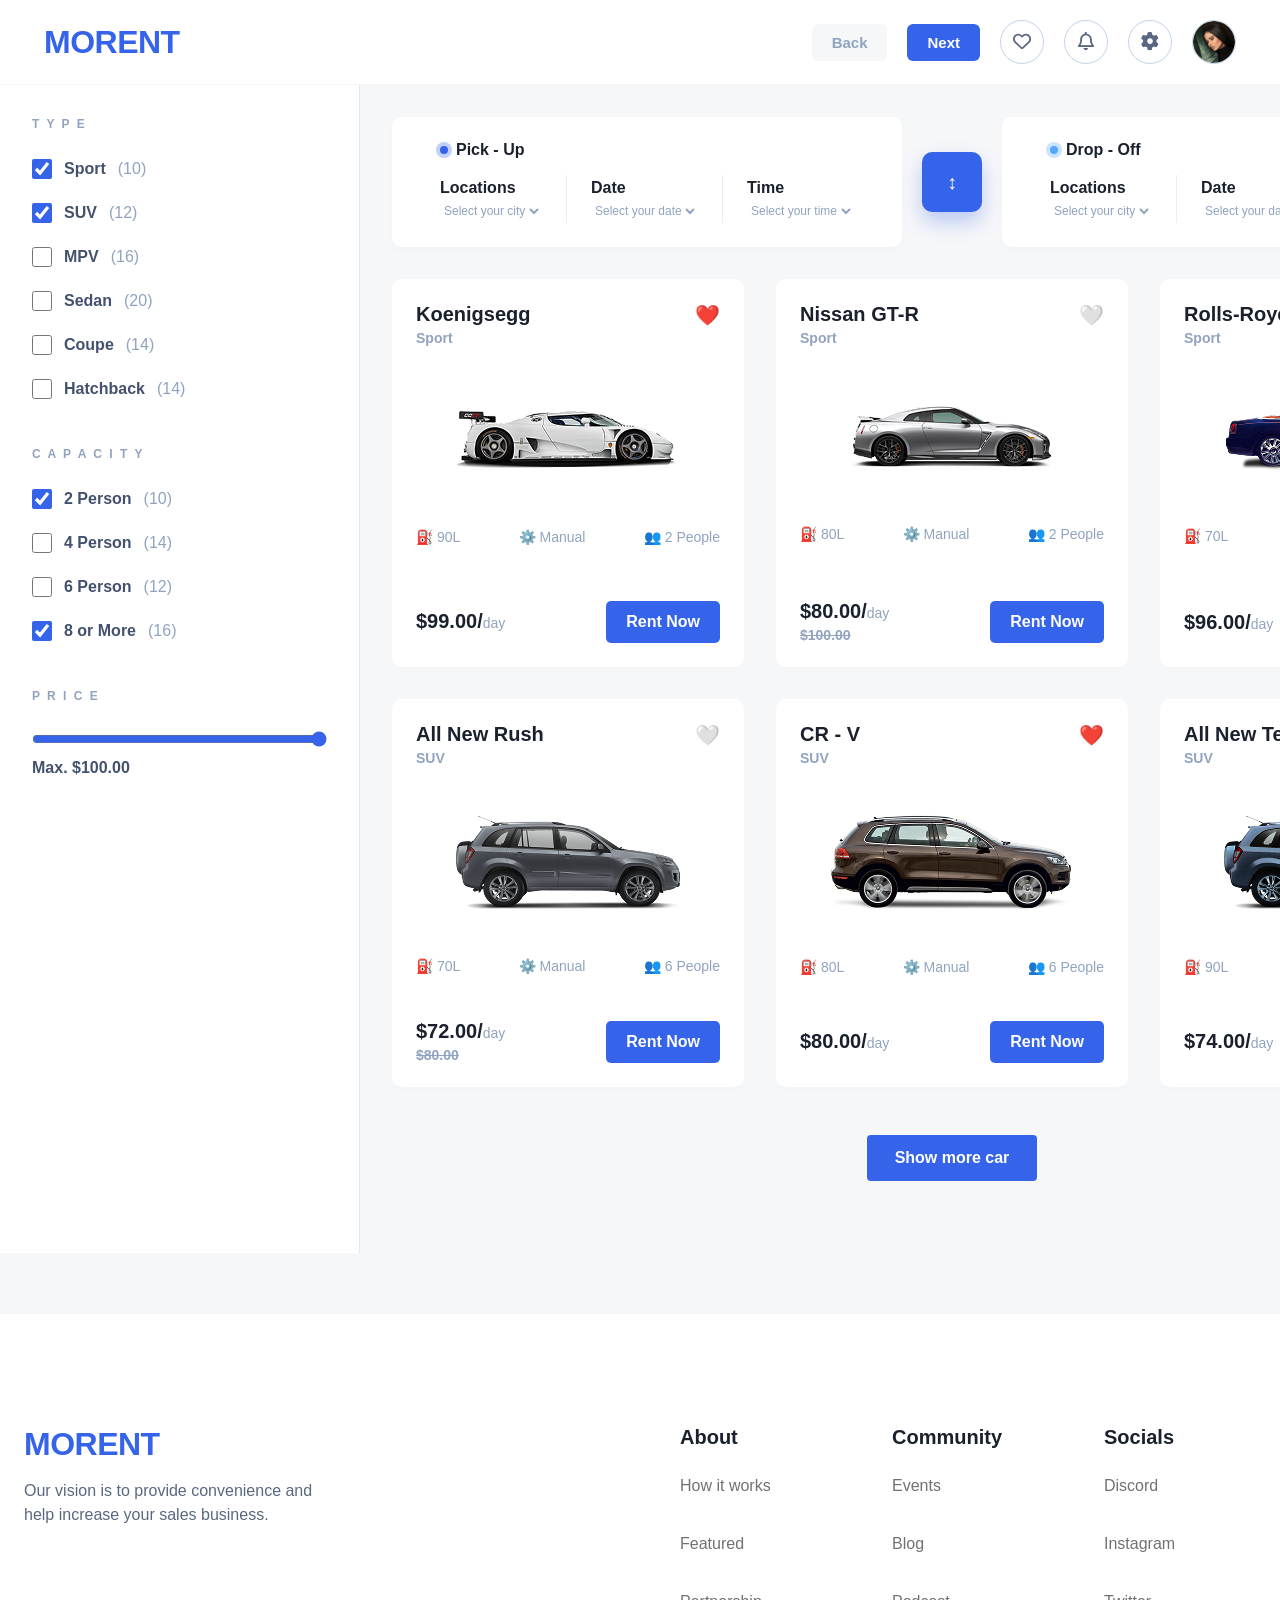
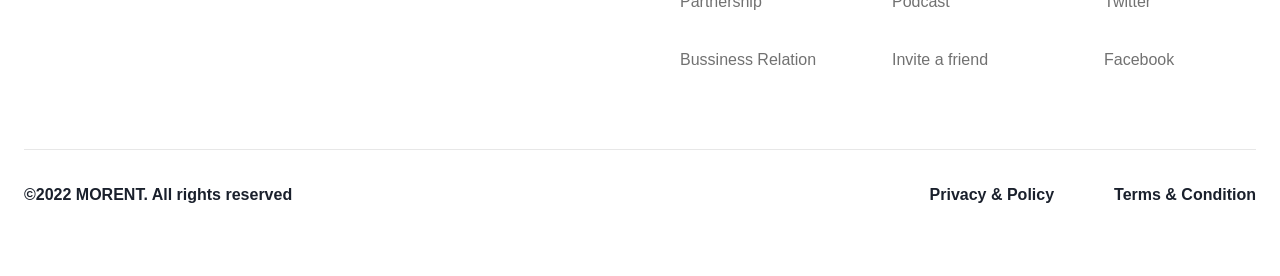
==== commit 22a5e51f: "narsalar ozgartirildi" ====
--- a/category.html
+++ b/category.html
@@ -10,16 +10,13 @@
 
 <body class="fade-in">
 
-    <!-- 1. HEADER QISMI -->
-    <!-- ================= COMPLETED HEADER BOSHIDAN ================= -->
+    
     <header class="main-header">
         <link rel="stylesheet" href="https://cdnjs.cloudflare.com/ajax/libs/font-awesome/6.4.0/css/all.min.css">
         <div class="header-container">
 
-            <!-- Chap tomonda: Logo -->
             <a href="index.html" class="logo">MORENT</a>
 
-            <!-- 🍔 Mobil menyu uchun toggle (Faqat telefonda ko'rinadi) -->
             <input type="checkbox" id="menu-toggle" class="menu-toggle">
             <label for="menu-toggle" class="burger-btn">
                 <span></span>
@@ -27,22 +24,22 @@
                 <span></span>
             </label>
 
-            <!-- O'ng tomonda: Katta ekrandagi barcha tugmalar (Telefonda yashirinadi) -->
+           
             <div class="header-actions">
                 <a href="index.html" class="btn-back">Back</a>
                 <a href="category.html" class="btn-next">Next</a>
 
-                <!-- Professional Ikonkalar -->
                 <button class="action-icon"><i class="fa-regular fa-heart"></i></button>
                 <button class="action-icon"><i class="fa-regular fa-bell"></i></button>
                 <button class="action-icon"><i class="fa-solid fa-gear"></i></button>
 
                 <div class="profile-avatar">
-                    <img src="img/avatar.png" alt="User">
-                </div>
-            </div>
-
-            <!-- Mobil telefonlarda burger bosilganda ochiladigan menyu paneli -->
+                    <img src="./images/Profill (1).png
+                    " alt="User">
+                </div>
+            </div>
+
+            
             <nav class="nav-menu">
                 <a href="index.html" class="nav-item">Home</a>
                 <a href="category.html" class="nav-item">Search</a>
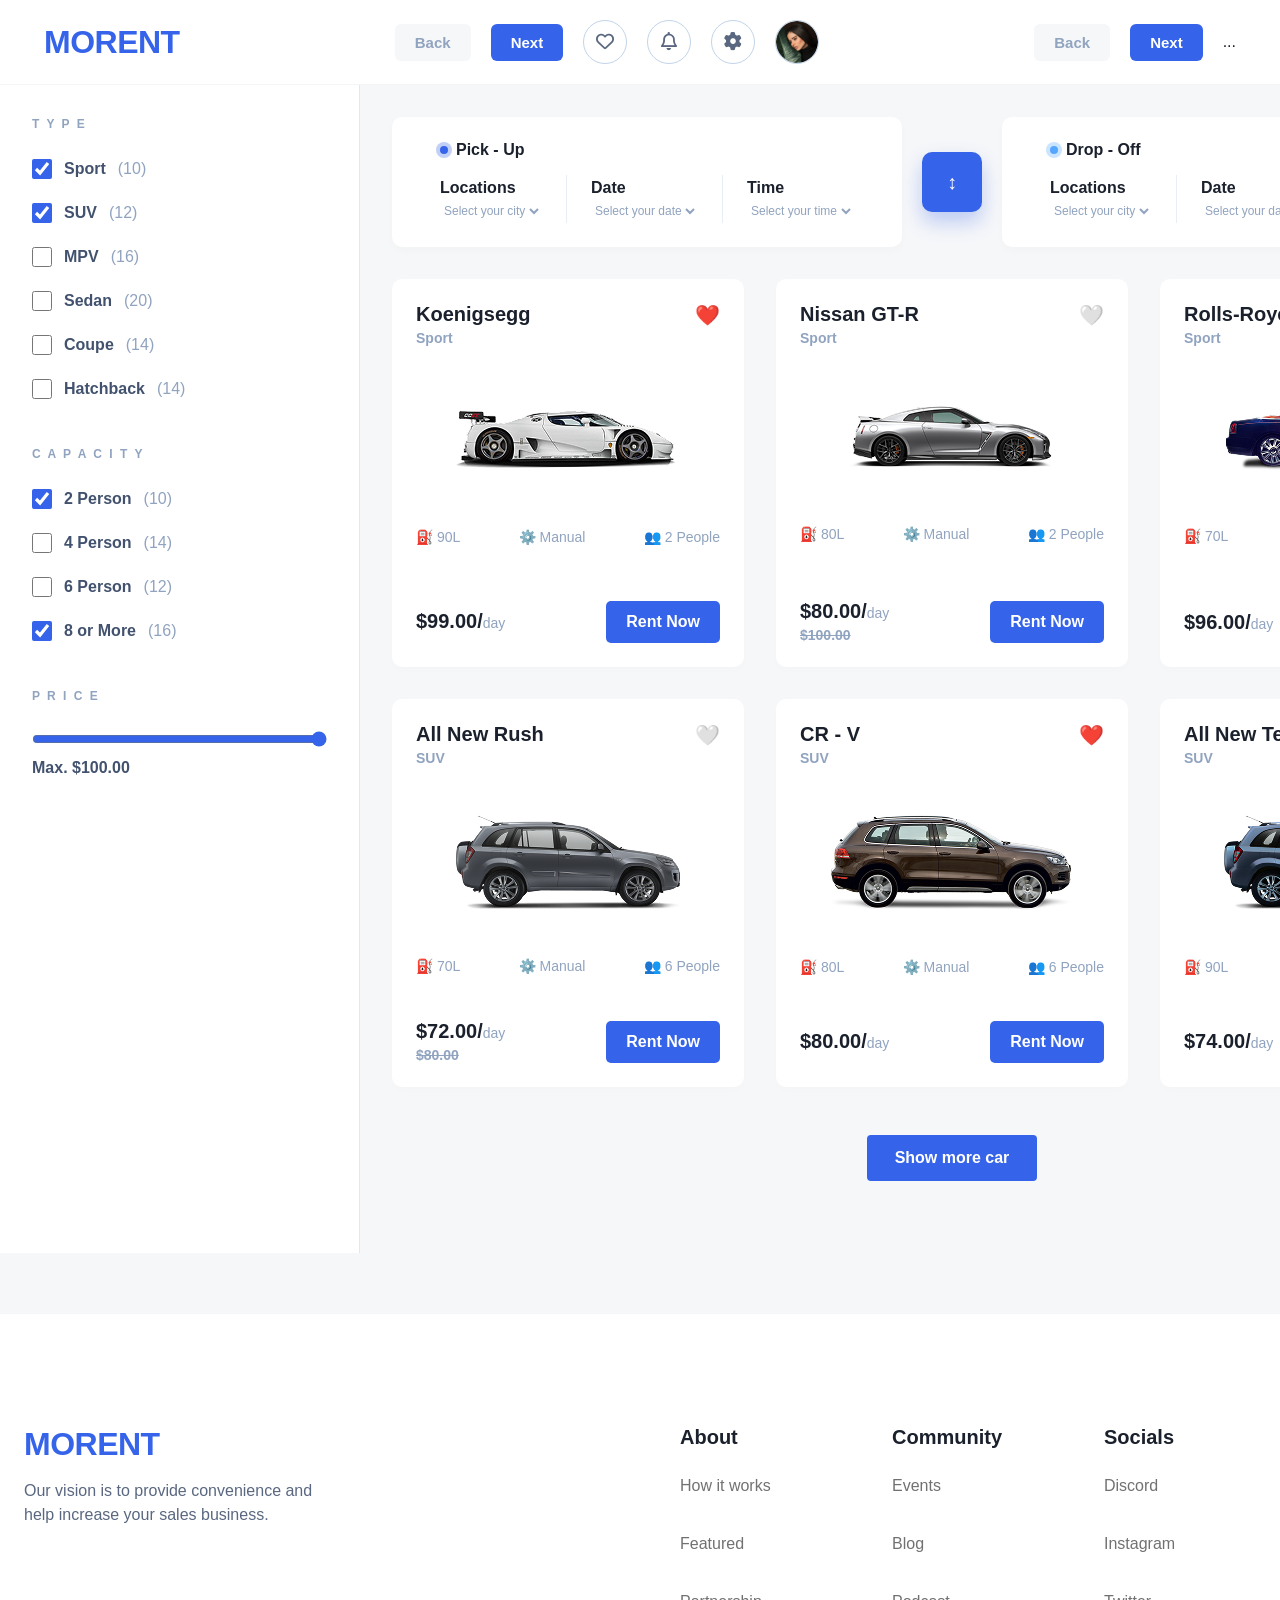
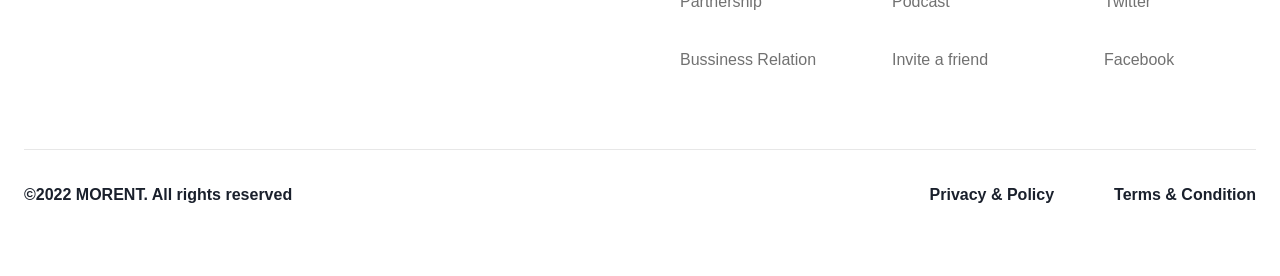
==== commit aeda480e: "fixed next and back buttons" ====
--- a/category.html
+++ b/category.html
@@ -5,14 +5,14 @@
     <meta charset="UTF-8">
     <meta name="viewport" content="width=device-width, initial-scale=1.0">
     <title>Morent - Category Car List</title>
+    <!-- FontAwesome va CSS linklari head ichida bo'lishi shart -->
+    <link rel="stylesheet" href="https://cdnjs.cloudflare.com/ajax/libs/font-awesome/6.4.0/css/all.min.css">
     <link rel="stylesheet" href="style.css">
 </head>
 
 <body class="fade-in">
 
-    
     <header class="main-header">
-        <link rel="stylesheet" href="https://cdnjs.cloudflare.com/ajax/libs/font-awesome/6.4.0/css/all.min.css">
         <div class="header-container">
 
             <a href="index.html" class="logo">MORENT</a>
@@ -24,7 +24,6 @@
                 <span></span>
             </label>
 
-           
             <div class="header-actions">
                 <a href="index.html" class="btn-back">Back</a>
                 <a href="category.html" class="btn-next">Next</a>
@@ -34,313 +33,320 @@
                 <button class="action-icon"><i class="fa-solid fa-gear"></i></button>
 
                 <div class="profile-avatar">
-                    <img src="./images/Profill (1).png
-                    " alt="User">
-                </div>
-            </div>
-
-            
+                    <!-- Rasm yo'li va qo'shtirnoq to'g'rilandi -->
+                    <img src="./images/Profill (1).png" alt="User">
+                </div>
+            </div>
+
             <nav class="nav-menu">
                 <a href="index.html" class="nav-item">Home</a>
                 <a href="category.html" class="nav-item">Search</a>
                 <a href="#" class="nav-item">Favorites</a>
                 <a href="#" class="nav-item">Inbox</a>
             </nav>
-
+            <div class="header-actions">
+                <a href="category.html" class="btn-back">Back</a>
+                <a href="detail.html" class="btn-next">Next</a>
+                ...
+            </div>
         </div>
     </header>
-    
-
-
-    <div class="category-wrapper">
-
-        <aside class="sidebar">
-
-            <div class="filter-section">
-                <h4 class="filter-title">T Y P E</h4>
-                <div class="checkbox-group">
-                    <label><input type="checkbox" checked> Sport <span class="count">(10)</span></label>
-                    <label><input type="checkbox" checked> SUV <span class="count">(12)</span></label>
-                    <label><input type="checkbox"> MPV <span class="count">(16)</span></label>
-                    <label><input type="checkbox"> Sedan <span class="count">(20)</span></label>
-                    <label><input type="checkbox"> Coupe <span class="count">(14)</span></label>
-                    <label><input type="checkbox"> Hatchback <span class="count">(14)</span></label>
-                </div>
-            </div>
-
-            <div class="filter-section">
-                <h4 class="filter-title">C A P A C I T Y</h4>
-                <div class="checkbox-group">
-                    <label><input type="checkbox" checked> 2 Person <span class="count">(10)</span></label>
-                    <label><input type="checkbox"> 4 Person <span class="count">(14)</span></label>
-                    <label><input type="checkbox"> 6 Person <span class="count">(12)</span></label>
-                    <label><input type="checkbox" checked> 8 or More <span class="count">(16)</span></label>
-                </div>
-            </div>
-
-
-            <div class="filter-section">
-                <h4 class="filter-title">P R I C E</h4>
-                <div class="price-slider-container">
-                    <input type="range" min="0" max="100" value="100" class="price-slider">
-                    <p class="price-value">Max. $100.00</p>
-                </div>
-            </div>
-        </aside>
-
-
-        <main class="category-content">
-
-            <section class="booking-container" style="margin-top: 0;">
-                <div class="booking-card">
-                    <div class="card-title">
-                        <span class="dot blue-dot"></span>
-                        <h3>Pick - Up</h3>
-                    </div>
-                    <div class="booking-fields">
-                        <div class="field-group">
-                            <label>Locations</label>
-                            <select>
-                                <option>Select your city</option>
-                            </select>
-                        </div>
-                        <div class="divider"></div>
-                        <div class="field-group">
-                            <label>Date</label>
-                            <select>
-                                <option>Select your date</option>
-                            </select>
-                        </div>
-                        <div class="divider"></div>
-                        <div class="field-group">
-                            <label>Time</label>
-                            <select>
-                                <option>Select your time</option>
-                            </select>
-                        </div>
-                    </div>
-                </div>
-
-                <button class="switch-btn"><span class="switch-icon">↕</span></button>
-
-                <div class="booking-card">
-                    <div class="card-title">
-                        <span class="dot light-blue-dot"></span>
-                        <h3>Drop - Off</h3>
-                    </div>
-                    <div class="booking-fields">
-                        <div class="field-group">
-                            <label>Locations</label>
-                            <select>
-                                <option>Select your city</option>
-                            </select>
-                        </div>
-                        <div class="divider"></div>
-                        <div class="field-group">
-                            <label>Date</label>
-                            <select>
-                                <option>Select your date</option>
-                            </select>
-                        </div>
-                        <div class="divider"></div>
-                        <div class="field-group">
-                            <label>Time</label>
-                            <select>
-                                <option>Select your time</option>
-                            </select>
-                        </div>
-                    </div>
-                </div>
-            </section>
-
-            <section class="car-section">
-                <div class="category-car-grid">
-
-
-                    <div class="car-card">
-                        <div class="car-card-header">
-                            <div>
-                                <h3>Koenigsegg</h3>
-                                <p>Sport</p>
-                            </div>
-                            <span class="heart-icon" style="color: red;">❤️</span>
-                        </div>
-                        <div class="car-image"><img src="./images/car.png" alt="Koenigsegg"></div>
-                        <div class="car-specs"><span>⛽ 90L</span><span>⚙️ Manual</span><span>👥 2 People</span></div>
-                        <div class="car-footer">
-                            <div class="price"><span class="amount">$99.00/</span><span class="unit">day</span></div>
-                            <button class="rent-btn">Rent Now</button>
-                        </div>
-                    </div>
-
-
-                    <div class="car-card">
-                        <div class="car-card-header">
-                            <div>
-                                <h3>Nissan GT-R</h3>
-                                <p>Sport</p>
-                            </div>
-                            <span class="heart-icon">🤍</span>
-                        </div>
-                        <div class="car-image"><img src="./images/car (1).png" alt="Nissan GT-R"></div>
-                        <div class="car-specs"><span>⛽ 80L</span><span>⚙️ Manual</span><span>👥 2 People</span></div>
-                        <div class="car-footer">
-                            <div class="price">
-                                <span class="amount">$80.00/</span><span class="unit">day</span>
-                                <p class="old-price">$100.00</p>
-                            </div>
-                            <button class="rent-btn">Rent Now</button>
-                        </div>
-                    </div>
-
-
-                    <div class="car-card">
-                        <div class="car-card-header">
-                            <div>
-                                <h3>Rolls-Royce</h3>
-                                <p>Sport</p>
-                            </div>
-                            <span class="heart-icon">🤍</span>
-                        </div>
-                        <div class="car-image"><img src="./images/Car (2).png" alt="Rolls-Royce"></div>
-                        <div class="car-specs"><span>⛽ 70L</span><span>⚙️ Manual</span><span>👥 4 People</span></div>
-                        <div class="car-footer">
-                            <div class="price"><span class="amount">$96.00/</span><span class="unit">day</span></div>
-                            <button class="rent-btn">Rent Now</button>
-                        </div>
-                    </div>
-
-
-                    <div class="car-card">
-                        <div class="car-card-header">
-                            <div>
-                                <h3>All New Rush</h3>
-                                <p>SUV</p>
-                            </div>
-                            <span class="heart-icon">🤍</span>
-                        </div>
-                        <div class="car-image"><img src="./images/Car (4).png" alt="All New Rush"></div>
-                        <div class="car-specs"><span>⛽ 70L</span><span>⚙️ Manual</span><span>👥 6 People</span></div>
-                        <div class="car-footer">
-                            <div class="price">
-                                <span class="amount">$72.00/</span><span class="unit">day</span>
-                                <p class="old-price">$80.00</p>
-                            </div>
-                            <button class="rent-btn">Rent Now</button>
-                        </div>
-                    </div>
-
-
-                    <div class="car-card">
-                        <div class="car-card-header">
-                            <div>
-                                <h3>CR - V</h3>
-                                <p>SUV</p>
-                            </div>
-                            <span class="heart-icon" style="color: red;">❤️</span>
-                        </div>
-                        <div class="car-image"><img src="./images/Car (5).png" alt="CR - V"></div>
-                        <div class="car-specs"><span>⛽ 80L</span><span>⚙️ Manual</span><span>👥 6 People</span></div>
-                        <div class="car-footer">
-                            <div class="price"><span class="amount">$80.00/</span><span class="unit">day</span></div>
-                            <button class="rent-btn">Rent Now</button>
-                        </div>
-                    </div>
-
-
-                    <div class="car-card">
-                        <div class="car-card-header">
-                            <div>
-                                <h3>All New Terios</h3>
-                                <p>SUV</p>
-                            </div>
-                            <span class="heart-icon">🤍</span>
-                        </div>
-                        <div class="car-image"><img src="./images/Car (6).png" alt="All New Terios"></div>
-                        <div class="car-specs"><span>⛽ 90L</span><span>⚙️ Manual</span><span>👥 6 People</span></div>
-                        <div class="car-footer">
-                            <div class="price"><span class="amount">$74.00/</span><span class="unit">day</span></div>
-                            <button class="rent-btn">Rent Now</button>
-                        </div>
-                    </div>
-
-                </div>
-
-
-                <div class="load-more-container">
-                    <button class="show-more-btn">Show more car</button>
-                    <span class="car-count">120 Car</span>
-                </div>
-            </section>
-        </main>
+
+</body>
+
+</html>
+
+
+<div class="category-wrapper">
+
+    <aside class="sidebar">
+
+        <div class="filter-section">
+            <h4 class="filter-title">T Y P E</h4>
+            <div class="checkbox-group">
+                <label><input type="checkbox" checked> Sport <span class="count">(10)</span></label>
+                <label><input type="checkbox" checked> SUV <span class="count">(12)</span></label>
+                <label><input type="checkbox"> MPV <span class="count">(16)</span></label>
+                <label><input type="checkbox"> Sedan <span class="count">(20)</span></label>
+                <label><input type="checkbox"> Coupe <span class="count">(14)</span></label>
+                <label><input type="checkbox"> Hatchback <span class="count">(14)</span></label>
+            </div>
+        </div>
+
+        <div class="filter-section">
+            <h4 class="filter-title">C A P A C I T Y</h4>
+            <div class="checkbox-group">
+                <label><input type="checkbox" checked> 2 Person <span class="count">(10)</span></label>
+                <label><input type="checkbox"> 4 Person <span class="count">(14)</span></label>
+                <label><input type="checkbox"> 6 Person <span class="count">(12)</span></label>
+                <label><input type="checkbox" checked> 8 or More <span class="count">(16)</span></label>
+            </div>
+        </div>
+
+
+        <div class="filter-section">
+            <h4 class="filter-title">P R I C E</h4>
+            <div class="price-slider-container">
+                <input type="range" min="0" max="100" value="100" class="price-slider">
+                <p class="price-value">Max. $100.00</p>
+            </div>
+        </div>
+    </aside>
+
+
+
+    <main class="category-content">
+
+        <section class="booking-container" style="margin-top: 0;">
+            <div class="booking-card">
+                <div class="card-title">
+                    <span class="dot blue-dot"></span>
+                    <h3>Pick - Up</h3>
+                </div>
+                <div class="booking-fields">
+                    <div class="field-group">
+                        <label>Locations</label>
+                        <select>
+                            <option>Select your city</option>
+                        </select>
+                    </div>
+                    <div class="divider"></div>
+                    <div class="field-group">
+                        <label>Date</label>
+                        <select>
+                            <option>Select your date</option>
+                        </select>
+                    </div>
+                    <div class="divider"></div>
+                    <div class="field-group">
+                        <label>Time</label>
+                        <select>
+                            <option>Select your time</option>
+                        </select>
+                    </div>
+                </div>
+            </div>
+
+            <button class="switch-btn"><span class="switch-icon">↕</span></button>
+
+            <div class="booking-card">
+                <div class="card-title">
+                    <span class="dot light-blue-dot"></span>
+                    <h3>Drop - Off</h3>
+                </div>
+                <div class="booking-fields">
+                    <div class="field-group">
+                        <label>Locations</label>
+                        <select>
+                            <option>Select your city</option>
+                        </select>
+                    </div>
+                    <div class="divider"></div>
+                    <div class="field-group">
+                        <label>Date</label>
+                        <select>
+                            <option>Select your date</option>
+                        </select>
+                    </div>
+                    <div class="divider"></div>
+                    <div class="field-group">
+                        <label>Time</label>
+                        <select>
+                            <option>Select your time</option>
+                        </select>
+                    </div>
+                </div>
+            </div>
+        </section>
+
+        <section class="car-section">
+            <div class="category-car-grid">
+
+
+                <div class="car-card">
+                    <div class="car-card-header">
+                        <div>
+                            <h3>Koenigsegg</h3>
+                            <p>Sport</p>
+                        </div>
+                        <span class="heart-icon" style="color: red;">❤️</span>
+                    </div>
+                    <div class="car-image"><img src="./images/car.png" alt="Koenigsegg"></div>
+                    <div class="car-specs"><span>⛽ 90L</span><span>⚙️ Manual</span><span>👥 2 People</span></div>
+                    <div class="car-footer">
+                        <div class="price"><span class="amount">$99.00/</span><span class="unit">day</span></div>
+                        <button class="rent-btn">Rent Now</button>
+                    </div>
+                </div>
+
+
+                <div class="car-card">
+                    <div class="car-card-header">
+                        <div>
+                            <h3>Nissan GT-R</h3>
+                            <p>Sport</p>
+                        </div>
+                        <span class="heart-icon">🤍</span>
+                    </div>
+                    <div class="car-image"><img src="./images/car (1).png" alt="Nissan GT-R"></div>
+                    <div class="car-specs"><span>⛽ 80L</span><span>⚙️ Manual</span><span>👥 2 People</span></div>
+                    <div class="car-footer">
+                        <div class="price">
+                            <span class="amount">$80.00/</span><span class="unit">day</span>
+                            <p class="old-price">$100.00</p>
+                        </div>
+                        <button class="rent-btn">Rent Now</button>
+                    </div>
+                </div>
+
+
+                <div class="car-card">
+                    <div class="car-card-header">
+                        <div>
+                            <h3>Rolls-Royce</h3>
+                            <p>Sport</p>
+                        </div>
+                        <span class="heart-icon">🤍</span>
+                    </div>
+                    <div class="car-image"><img src="./images/Car (2).png" alt="Rolls-Royce"></div>
+                    <div class="car-specs"><span>⛽ 70L</span><span>⚙️ Manual</span><span>👥 4 People</span></div>
+                    <div class="car-footer">
+                        <div class="price"><span class="amount">$96.00/</span><span class="unit">day</span></div>
+                        <button class="rent-btn">Rent Now</button>
+                    </div>
+                </div>
+
+
+                <div class="car-card">
+                    <div class="car-card-header">
+                        <div>
+                            <h3>All New Rush</h3>
+                            <p>SUV</p>
+                        </div>
+                        <span class="heart-icon">🤍</span>
+                    </div>
+                    <div class="car-image"><img src="./images/Car (4).png" alt="All New Rush"></div>
+                    <div class="car-specs"><span>⛽ 70L</span><span>⚙️ Manual</span><span>👥 6 People</span></div>
+                    <div class="car-footer">
+                        <div class="price">
+                            <span class="amount">$72.00/</span><span class="unit">day</span>
+                            <p class="old-price">$80.00</p>
+                        </div>
+                        <button class="rent-btn">Rent Now</button>
+                    </div>
+                </div>
+
+
+                <div class="car-card">
+                    <div class="car-card-header">
+                        <div>
+                            <h3>CR - V</h3>
+                            <p>SUV</p>
+                        </div>
+                        <span class="heart-icon" style="color: red;">❤️</span>
+                    </div>
+                    <div class="car-image"><img src="./images/Car (5).png" alt="CR - V"></div>
+                    <div class="car-specs"><span>⛽ 80L</span><span>⚙️ Manual</span><span>👥 6 People</span></div>
+                    <div class="car-footer">
+                        <div class="price"><span class="amount">$80.00/</span><span class="unit">day</span></div>
+                        <button class="rent-btn">Rent Now</button>
+                    </div>
+                </div>
+
+
+                <div class="car-card">
+                    <div class="car-card-header">
+                        <div>
+                            <h3>All New Terios</h3>
+                            <p>SUV</p>
+                        </div>
+                        <span class="heart-icon">🤍</span>
+                    </div>
+                    <div class="car-image"><img src="./images/Car (6).png" alt="All New Terios"></div>
+                    <div class="car-specs"><span>⛽ 90L</span><span>⚙️ Manual</span><span>👥 6 People</span></div>
+                    <div class="car-footer">
+                        <div class="price"><span class="amount">$74.00/</span><span class="unit">day</span></div>
+                        <button class="rent-btn">Rent Now</button>
+                    </div>
+                </div>
+
+            </div>
+
+
+            <div class="load-more-container">
+                <button class="show-more-btn">Show more car</button>
+                <span class="car-count">120 Car</span>
+            </div>
+        </section>
+    </main>
+</div>
+
+<script src="script.js"></script>
+<!-- FOOTER SECTION -->
+<footer class="main-footer">
+    <div class="container">
+
+        <!-- Footer Yuqori qismi -->
+        <div class="footer-top">
+            <!-- Brand va Shior -->
+            <div class="footer-brand">
+                <a href="index.html" class="logo">MORENT</a>
+                <p>Our vision is to provide convenience and help increase your sales business.</p>
+            </div>
+
+            <!-- Linklar guruhlari -->
+            <div class="footer-links-container">
+                <!-- About ustuni -->
+                <div class="footer-col">
+                    <h3>About</h3>
+                    <ul>
+                        <li><a href="#">How it works</a></li>
+                        <li><a href="#">Featured</a></li>
+                        <li><a href="#">Partnership</a></li>
+                        <li><a href="#">Bussiness Relation</a></li>
+                    </ul>
+                </div>
+
+                <!-- Community ustuni -->
+                <div class="footer-col">
+                    <h3>Community</h3>
+                    <ul>
+                        <li><a href="#">Events</a></li>
+                        <li><a href="#">Blog</a></li>
+                        <li><a href="#">Podcast</a></li>
+                        <li><a href="#">Invite a friend</a></li>
+                    </ul>
+                </div>
+
+                <!-- Socials ustuni -->
+                <div class="footer-col">
+                    <h3>Socials</h3>
+                    <ul>
+                        <li><a href="#">Discord</a></li>
+                        <li><a href="#">Instagram</a></li>
+                        <li><a href="#">Twitter</a></li>
+                        <li><a href="#">Facebook</a></li>
+                    </ul>
+                </div>
+            </div>
+        </div>
+
+        <!-- Yupqa ajratuvchi chiziq -->
+        <div class="footer-divider"></div>
+
+        <!-- Footer Pastki qismi -->
+        <div class="footer-bottom">
+            <div class="footer-copyright">
+                <p>©2022 MORENT. All rights reserved</p>
+            </div>
+            <div class="footer-legal">
+                <a href="#">Privacy & Policy</a>
+                <a href="#">Terms & Condition</a>
+            </div>
+        </div>
+
     </div>
-
-    <script src="script.js"></script>
-    <!-- FOOTER SECTION -->
-    <footer class="main-footer">
-        <div class="container">
-
-            <!-- Footer Yuqori qismi -->
-            <div class="footer-top">
-                <!-- Brand va Shior -->
-                <div class="footer-brand">
-                    <a href="index.html" class="logo">MORENT</a>
-                    <p>Our vision is to provide convenience and help increase your sales business.</p>
-                </div>
-
-                <!-- Linklar guruhlari -->
-                <div class="footer-links-container">
-                    <!-- About ustuni -->
-                    <div class="footer-col">
-                        <h3>About</h3>
-                        <ul>
-                            <li><a href="#">How it works</a></li>
-                            <li><a href="#">Featured</a></li>
-                            <li><a href="#">Partnership</a></li>
-                            <li><a href="#">Bussiness Relation</a></li>
-                        </ul>
-                    </div>
-
-                    <!-- Community ustuni -->
-                    <div class="footer-col">
-                        <h3>Community</h3>
-                        <ul>
-                            <li><a href="#">Events</a></li>
-                            <li><a href="#">Blog</a></li>
-                            <li><a href="#">Podcast</a></li>
-                            <li><a href="#">Invite a friend</a></li>
-                        </ul>
-                    </div>
-
-                    <!-- Socials ustuni -->
-                    <div class="footer-col">
-                        <h3>Socials</h3>
-                        <ul>
-                            <li><a href="#">Discord</a></li>
-                            <li><a href="#">Instagram</a></li>
-                            <li><a href="#">Twitter</a></li>
-                            <li><a href="#">Facebook</a></li>
-                        </ul>
-                    </div>
-                </div>
-            </div>
-
-            <!-- Yupqa ajratuvchi chiziq -->
-            <div class="footer-divider"></div>
-
-            <!-- Footer Pastki qismi -->
-            <div class="footer-bottom">
-                <div class="footer-copyright">
-                    <p>©2022 MORENT. All rights reserved</p>
-                </div>
-                <div class="footer-legal">
-                    <a href="#">Privacy & Policy</a>
-                    <a href="#">Terms & Condition</a>
-                </div>
-            </div>
-
-        </div>
-    </footer>
+</footer>
 </body>
 
 </html>
--- a/style.css
+++ b/style.css
@@ -2650,4 +2650,4 @@
         margin: 15px auto 0 auto !important;
         display: block !important;
     }
-} +} 
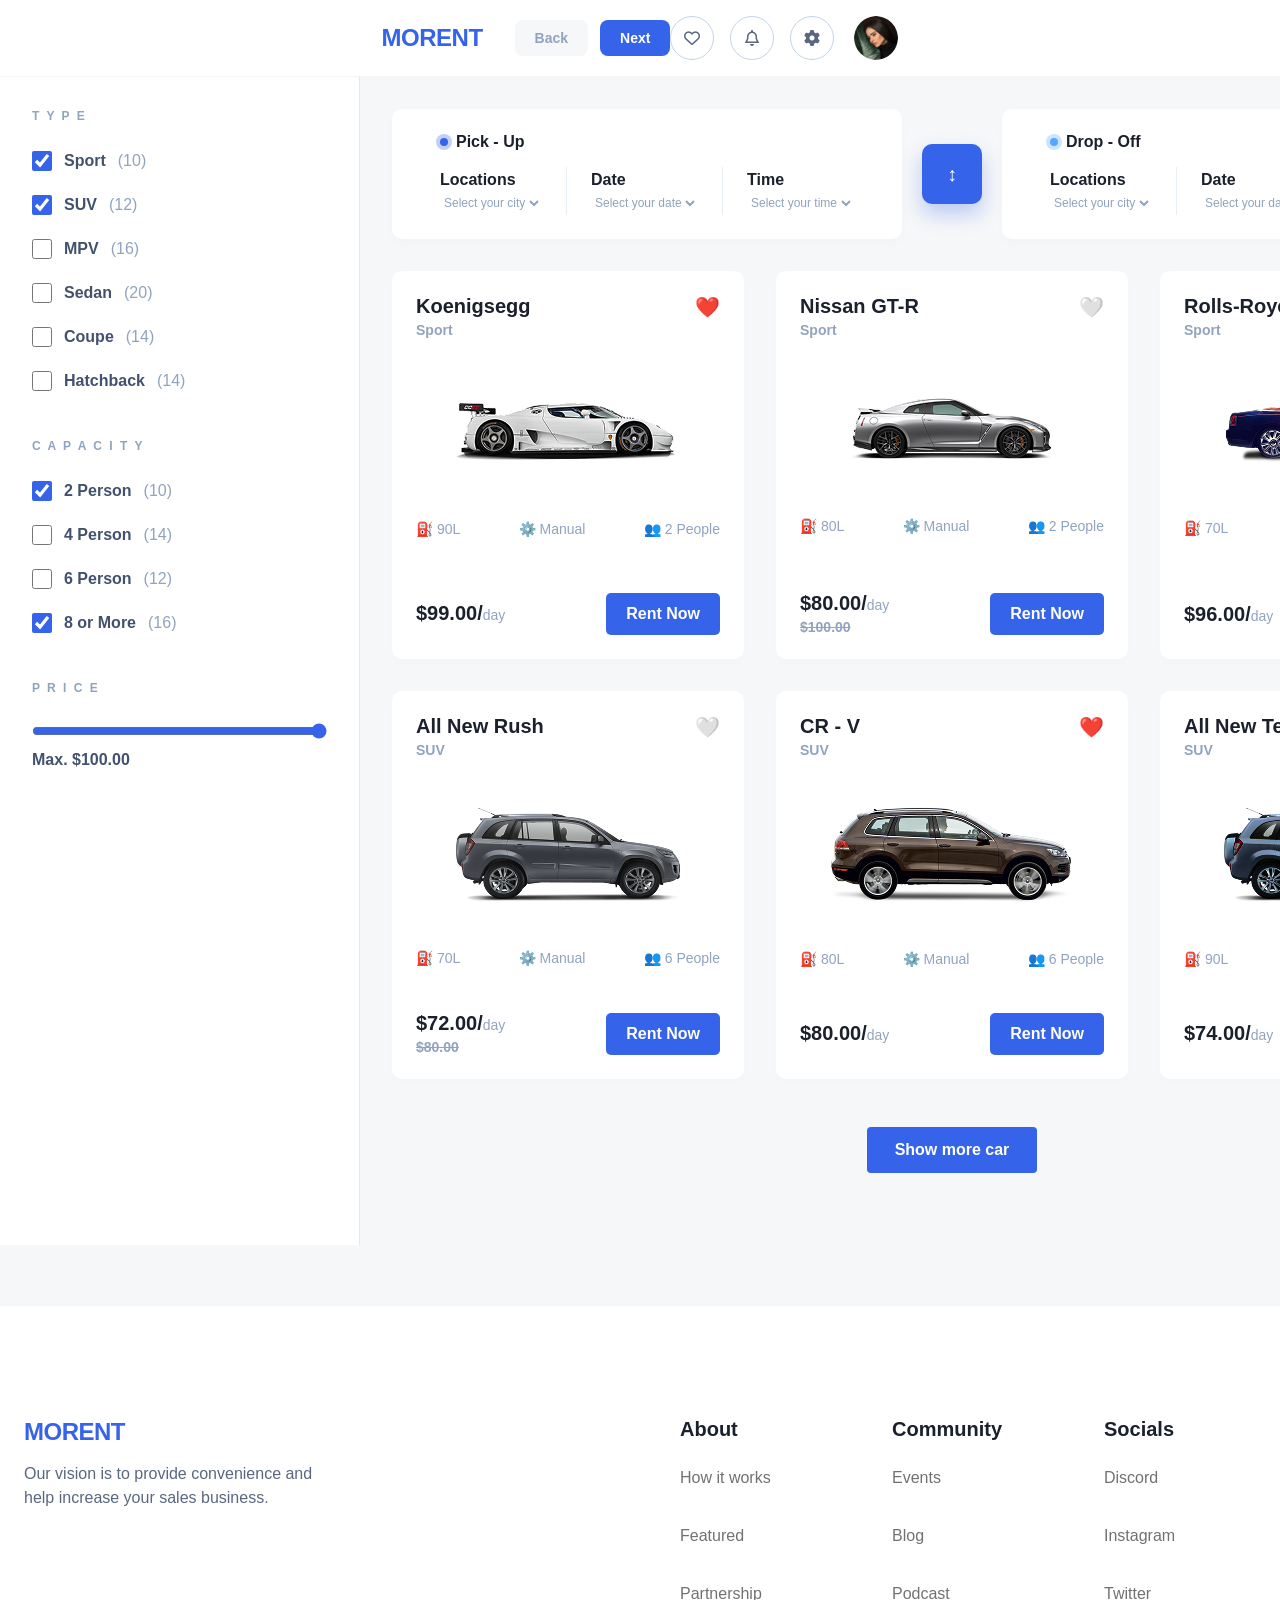
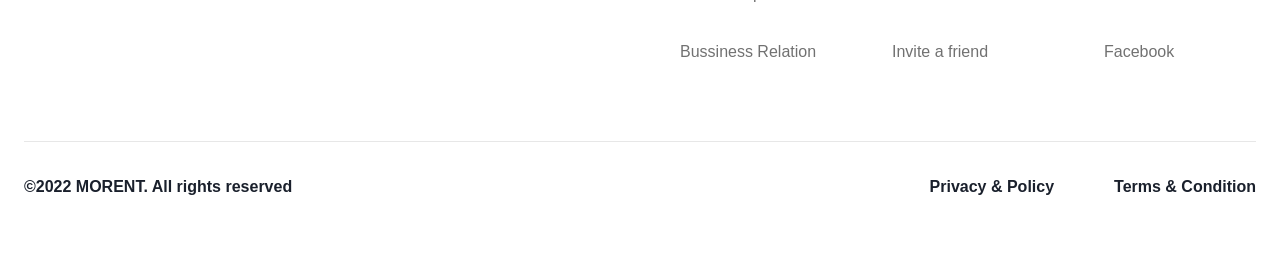
==== commit b8ec075e: "fix header alignment and links" ====
--- a/category.html
+++ b/category.html
@@ -15,43 +15,27 @@
     <header class="main-header">
         <div class="header-container">
 
-            <a href="index.html" class="logo">MORENT</a>
-
-            <input type="checkbox" id="menu-toggle" class="menu-toggle">
-            <label for="menu-toggle" class="burger-btn">
-                <span></span>
-                <span></span>
-                <span></span>
-            </label>
-
-            <div class="header-actions">
-                <a href="index.html" class="btn-back">Back</a>
-                <a href="category.html" class="btn-next">Next</a>
-
-                <button class="action-icon"><i class="fa-regular fa-heart"></i></button>
-                <button class="action-icon"><i class="fa-regular fa-bell"></i></button>
-                <button class="action-icon"><i class="fa-solid fa-gear"></i></button>
-
+            <div class="header-left">
+                <a href="index.html" class="logo">MORENT</a>
+                <div class="nav-buttons">
+                    <a href="index.html" class="btn-back">Back</a>
+                    <a href="detail.html" class="btn-next">Next</a>
+                </div>
+            </div>
+
+            <div class="header-right">
+                <div class="header-icons">
+                    <button class="action-icon"><i class="fa-regular fa-heart"></i></button>
+                    <button class="action-icon"><i class="fa-regular fa-bell"></i></button>
+                    <button class="action-icon"><i class="fa-solid fa-gear"></i></button>
+                </div>
                 <div class="profile-avatar">
-                    <!-- Rasm yo'li va qo'shtirnoq to'g'rilandi -->
                     <img src="./images/Profill (1).png" alt="User">
                 </div>
             </div>
 
-            <nav class="nav-menu">
-                <a href="index.html" class="nav-item">Home</a>
-                <a href="category.html" class="nav-item">Search</a>
-                <a href="#" class="nav-item">Favorites</a>
-                <a href="#" class="nav-item">Inbox</a>
-            </nav>
-            <div class="header-actions">
-                <a href="category.html" class="btn-back">Back</a>
-                <a href="detail.html" class="btn-next">Next</a>
-                ...
-            </div>
         </div>
     </header>
-
 </body>
 
 </html>
--- a/style.css
+++ b/style.css
@@ -2356,7 +2356,7 @@
     }
 }
 
-/* ================= GLOBAL RESET ================= */
+
 * {
     box-sizing: border-box;
     margin: 0;
@@ -2368,15 +2368,16 @@
     width: 100%;
     max-width: 100%;
     overflow-x: hidden;
-    /* Gorizontal scroll butunlay yo'qolishi uchun */
-}
-
-/* ================= DESKTOP HEADER STYLES ================= */
+}
+
+
+
+
 .main-header {
     width: 100%;
-    background-color: #FFFFFF;
-    padding: 20px 0;
-    border-bottom: 1px solid #F3F5F7;
+    background-color: #ffffff;
+    padding: 16px 0;
+    border-bottom: 1px solid #f0f0f0;
 }
 
 .header-container {
@@ -2384,91 +2385,82 @@
     margin: 0 auto;
     padding: 0 24px;
     display: flex;
-    justify-content: space-between;
-    /* Morentni chapga, tugmalarni o'ngga suradi */
-    align-items: center;
-    width: 100%;
-}
+    align-items: center;
+    justify-content: space-between;
+    box-sizing: border-box;
+}
+
 
 .logo {
-    font-size: 32px;
+    font-size: 24px;
     font-weight: 700;
     color: #3563E9;
     text-decoration: none;
 }
 
-/* Tugmalar bloki alignmenti */
+
 .header-actions {
     display: flex;
     align-items: center;
-    gap: 20px;
-}
-
-/* Back va Next tugmalari dizayni */
+    gap: 16px;
+
+}
+
+
 .btn-back,
 .btn-next {
+    padding: 10px 20px;
+    border-radius: 8px;
+    font-size: 14px;
+    font-weight: 600;
     text-decoration: none;
-    padding: 10px 20px;
-    border-radius: 6px;
-    font-weight: 600;
-    font-size: 15px;
-    transition: all 0.2s ease;
+    transition: 0.2s;
 }
 
 .btn-back {
+    background-color: #F6F7F9;
     color: #90A3BF;
+}
+
+.btn-next {
+    background-color: #3563E9;
+    color: #FFFFFF;
+}
+
+.btn-back:hover {
+    background-color: #e5e7eb;
+}
+
+.btn-next:hover {
+    background-color: #274cc8;
+}
+
+
+.action-icon {
+    width: 40px;
+    height: 40px;
+    border-radius: 50%;
+    border: 1px solid #C3D4E9;
+    background: #ffffff;
+    color: #596780;
+    display: flex;
+    align-items: center;
+    justify-content: center;
+    cursor: pointer;
+    font-size: 16px;
+    transition: 0.2s;
+}
+
+.action-icon:hover {
     background-color: #F6F7F9;
 }
 
-.btn-back:hover {
-    background-color: #E5E7EB;
-}
-
-.btn-next {
-    color: #FFFFFF;
-    background-color: #3563E9;
-}
-
-.btn-next:hover {
-    background-color: #1a44c2;
-}
-
-/* Dumaloq aylanali chiroyli ikonka tugmalari */
-.action-icon {
-    background: #FFFFFF;
-    border: 1px solid #C3D4E9;
-    width: 44px;
-    height: 44px;
-    border-radius: 50%;
-    display: flex;
-    justify-content: center;
-    align-items: center;
-    cursor: pointer;
-    transition: all 0.2s ease;
-}
-
-.action-icon i {
-    font-size: 18px;
-    color: #596780;
-    transition: color 0.2s ease;
-}
-
-.action-icon:hover {
-    border-color: #3563E9;
-    background-color: #F6F7F9;
-}
-
-.action-icon:hover i {
-    color: #3563E9;
-}
-
-/* Profil avatar qismi */
+
 .profile-avatar {
     width: 44px;
     height: 44px;
     border-radius: 50%;
     overflow: hidden;
-    border: 1px solid #C3D4E9;
 }
 
 .profile-avatar img {
@@ -2477,22 +2469,21 @@
     object-fit: cover;
 }
 
-/* Desktopda keraksiz mobil elementlarni berkitib turamiz */
 .menu-toggle,
 .burger-btn,
 .nav-menu {
     display: none;
 }
 
-/* ================= 📱 RESPONSIVE MEDIA (TELEFON VERSIYASI) ================= */
+
 @media (max-width: 768px) {
 
-    /* 1. Rasmdagi barcha tugmalarni bir vaqtda yashiramiz ❌ */
+
     .header-actions {
         display: none !important;
     }
 
-    /* 2. Ularning o'rniga faqat Burger tugmasini chiqaramiz 🍔 */
+
     .burger-btn {
         display: flex !important;
         flex-direction: column;
@@ -2512,13 +2503,11 @@
         transition: transform 0.3s ease, opacity 0.3s ease;
     }
 
-    /* 3. Telefonda ochiladigan mobil menyu paneli stillari */
     .nav-menu {
         display: flex;
         position: fixed;
         top: 0;
         right: -100%;
-        /* Dastlab yashirin turadi */
         width: 70%;
         height: 100vh;
         background-color: #FFFFFF;
@@ -2543,13 +2532,11 @@
         color: #3563E9;
     }
 
-    /* 👇 CSS Effektlar: Burger bosilganda menyuni chiqarish 👇 */
     .menu-toggle:checked~.nav-menu {
         right: 0;
-        /* Menyuni ekranga olib kiradi */
-    }
-
-    /* Burgerni X holatiga keltirish */
+
+    }
+
     .menu-toggle:checked~.burger-btn span:nth-child(1) {
         transform: translateY(8px) rotate(45deg);
     }
@@ -2567,58 +2554,45 @@
     }
 }
 
-/* Asosiy reklama kartochkasi */
+
 .hero-card {
     position: relative;
     overflow: hidden;
-    /* Rasmni chetdan chiqib ketmasligi uchun ushlab turadi, lekin pastga tiqib qo'ymaydi */
     display: flex;
     flex-direction: column;
     justify-content: space-between;
 }
 
-/* 👇 MOSHINA RASMI FULL VA TO'LIQ KO'RINISHI UCHUN 👇 */
+
 .hero-img-container {
     width: 100%;
     display: flex;
     justify-content: center;
-    /* Rasmni o'rtaga tekislaydi */
     align-items: flex-end;
     margin-top: 20px;
-    /* Matnlardan biroz masofa */
 }
 
 .hero-card img {
     width: 100%;
-    /* Kengligi konteynerga moslashadi */
     max-width: 406px;
-    /* Figmadagi asl o'lchami (kattalashib ketmasligi uchun) */
     height: auto;
-    /* Proporsiyasi buzilmaydi */
     object-fit: contain;
-    /* Rasm kesilmasdan, to'liq ko'rinadi */
     display: block;
     margin: 0 auto;
-    /* O'rtaga tekislash uchun */
 }
 
 .hero-card img {
     position: absolute;
     bottom: 10px;
-    /* Pastki chetdan ozgina teparoqqa ko'taradi */
     right: 20px;
-    /* O'ng chetdan masofa */
     width: 80%;
-    /* Blok ichiga to'liq sig'ishi uchun kichraytiriladi */
     height: auto;
     object-fit: contain;
-    /* Kesilishni taqiqlaydi */
-}
-
-/* ================= 📱 MOBILDA REKLAMALARNI USTMA-UST QILISH ================= */
+}
+
+
 @media (max-width: 768px) {
 
-    /* Reklamalar o'ralgan asosiy katta blokni majburlab bitta ustun qilib qo'yamiz */
     section.hero-section,
     div.hero-container,
     div.hero-wrapper {
@@ -2628,7 +2602,7 @@
         width: 100% !important;
     }
 
-    /* Ichidagi ikkala ko'k banner ham eniga 100% bo'ladi va siqilmaydi */
+
     section.hero-section>div,
     div.hero-container>div,
     .hero-card {
@@ -2650,4 +2624,122 @@
         margin: 15px auto 0 auto !important;
         display: block !important;
     }
-} 
+}
+
+/* ================= HEADER STYLES ================= */
+.main-header {
+    width: 100%;
+    background-color: #ffffff;
+    padding: 16px 0;
+    border-bottom: 1px solid #F3F5F7;
+}
+
+.header-container {
+    max-width: 1240px;
+    margin: 0 auto;
+    padding: 0 24px;
+    display: flex;
+    align-items: center;
+    justify-content: space-between;
+    /* Chap va o'ng tomonni ajratadi */
+    box-sizing: border-box;
+}
+
+/* CHAP TARAF: Logo va Back/Next */
+.header-left {
+    display: flex;
+    align-items: center;
+    gap: 32px;
+    /* Logo va tugmalar orasidagi masofa */
+}
+
+.logo {
+    font-size: 24px;
+    font-weight: 700;
+    color: #3563E9;
+    text-decoration: none;
+}
+
+.nav-buttons {
+    display: flex;
+    align-items: center;
+    gap: 12px;
+}
+
+.btn-back,
+.btn-next {
+    padding: 10px 20px;
+    border-radius: 8px;
+    font-size: 14px;
+    font-weight: 600;
+    text-decoration: none;
+    display: inline-block;
+    transition: 0.2s ease;
+}
+
+.btn-back {
+    background-color: #F6F7F9;
+    color: #90A3BF;
+}
+
+.btn-next {
+    background-color: #3563E9;
+    color: #FFFFFF;
+}
+
+.btn-back:hover {
+    background-color: #E9ECEF;
+}
+
+.btn-next:hover {
+    background-color: #274CC8;
+}
+
+/* O'NG TARAF: Ikonkalar va Profil */
+.header-right {
+    display: flex;
+    align-items: center;
+    gap: 20px;
+    /* Ikonkalar bloki va profil orasidagi masofa */
+}
+
+.header-icons {
+    display: flex;
+    align-items: center;
+    gap: 16px;
+    /* Ikonkalar orasidagi masofa */
+}
+
+.action-icon {
+    width: 44px;
+    height: 44px;
+    border-radius: 50%;
+    border: 1px solid #C3D4E9;
+    background: #ffffff;
+    color: #596780;
+    display: flex;
+    align-items: center;
+    justify-content: center;
+    cursor: pointer;
+    font-size: 16px;
+    transition: 0.2s ease;
+}
+
+.action-icon:hover {
+    background-color: #F6F7F9;
+}
+
+/* Profil Rasmi (Eng oxirida) */
+.profile-avatar {
+    width: 44px;
+    height: 44px;
+    border-radius: 50%;
+    overflow: hidden;
+    flex-shrink: 0;
+}
+
+.profile-avatar img {
+    width: 100%;
+    height: 100%;
+    object-fit: cover;
+}
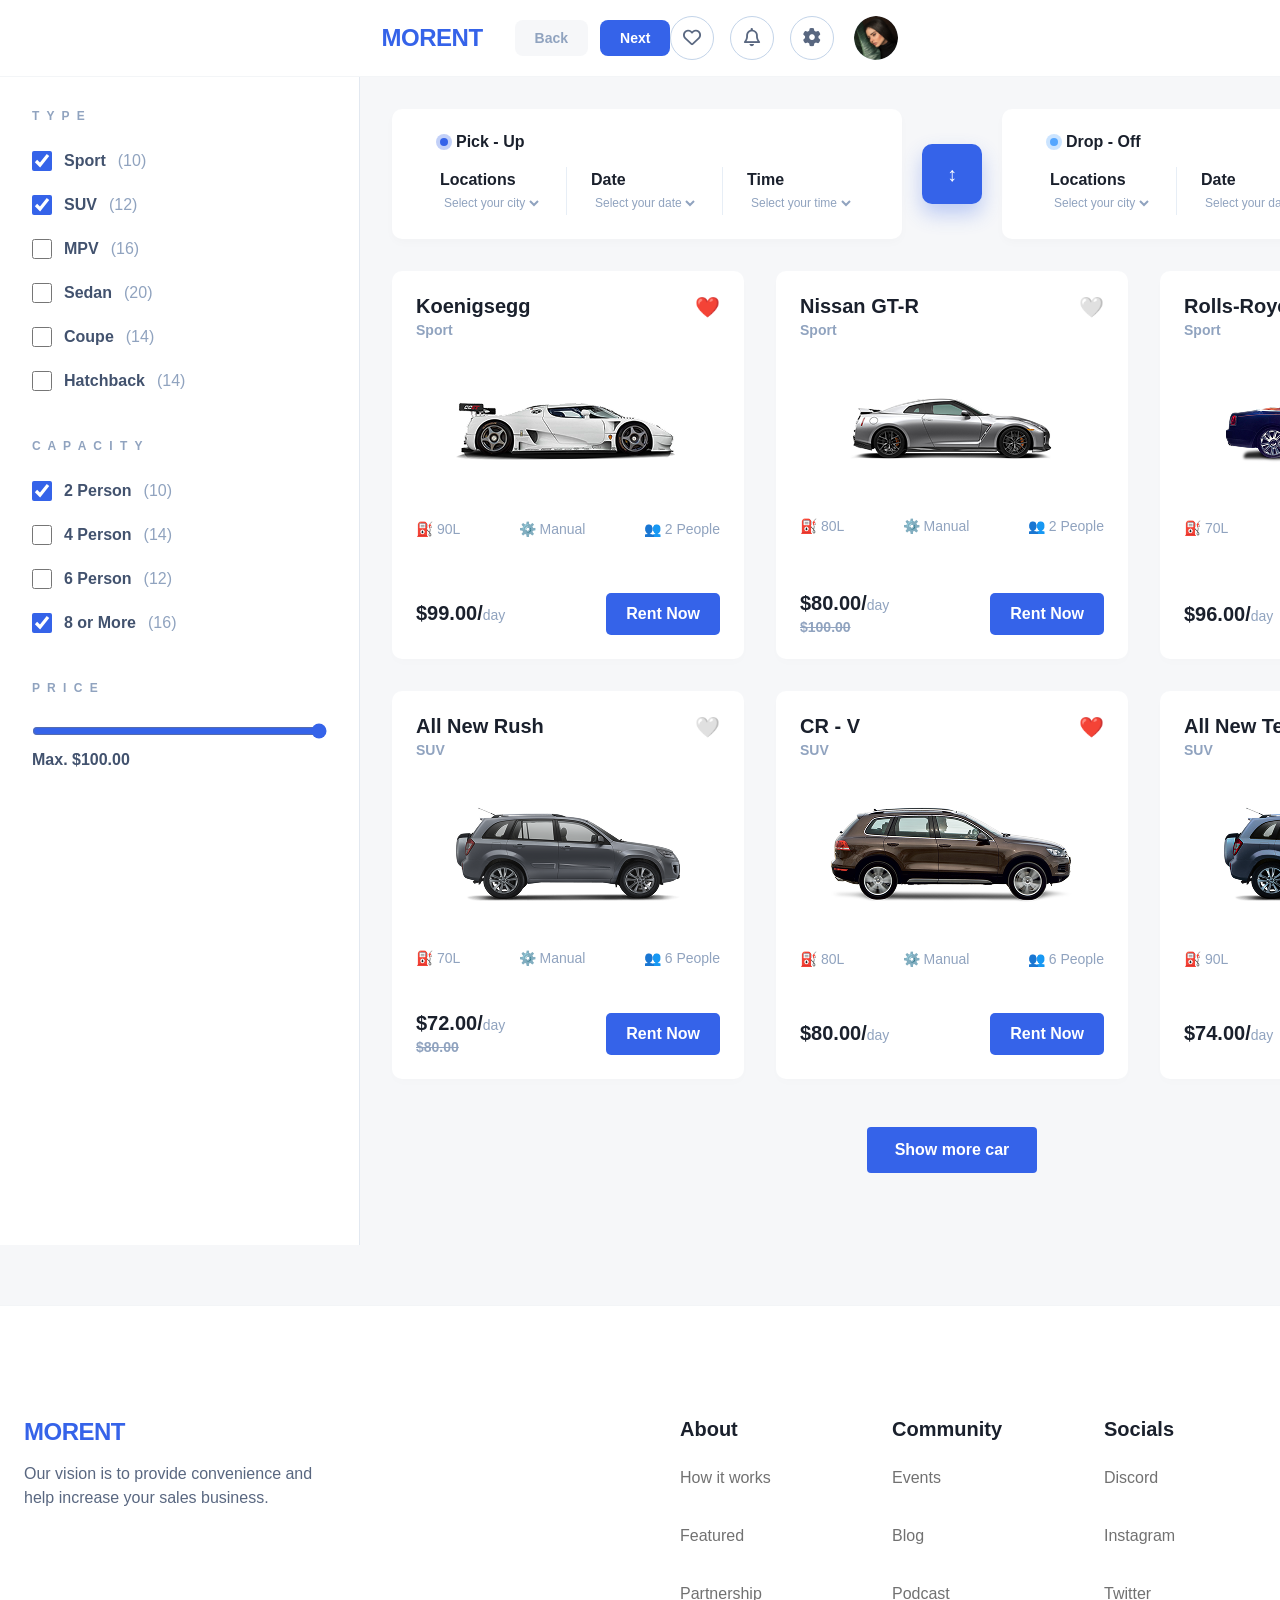
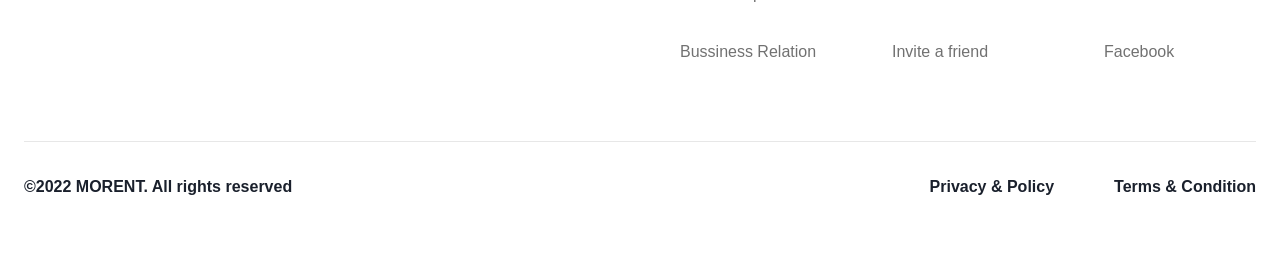
==== commit 98b2f7e9: "code ozgardi" ====
--- a/category.html
+++ b/category.html
@@ -4,9 +4,12 @@
 <head>
     <meta charset="UTF-8">
     <meta name="viewport" content="width=device-width, initial-scale=1.0">
-    <title>Morent - Category Car List</title>
-    <!-- FontAwesome va CSS linklari head ichida bo'lishi shart -->
+    <title>MORENT</title>
+
+    <!-- ⚠️ MANA BU LINK SHART (Ikonkalar chiqishi uchun): -->
     <link rel="stylesheet" href="https://cdnjs.cloudflare.com/ajax/libs/font-awesome/6.4.0/css/all.min.css">
+
+    <!-- Asosiy CSS faylingiz -->
     <link rel="stylesheet" href="style.css">
 </head>
 
--- a/style.css
+++ b/style.css
@@ -2626,7 +2626,7 @@
     }
 }
 
-/* ================= HEADER STYLES ================= */
+
 .main-header {
     width: 100%;
     background-color: #ffffff;
@@ -2641,16 +2641,15 @@
     display: flex;
     align-items: center;
     justify-content: space-between;
-    /* Chap va o'ng tomonni ajratadi */
     box-sizing: border-box;
 }
 
-/* CHAP TARAF: Logo va Back/Next */
+
 .header-left {
     display: flex;
     align-items: center;
     gap: 32px;
-    /* Logo va tugmalar orasidagi masofa */
+
 }
 
 .logo {
@@ -2695,19 +2694,19 @@
     background-color: #274CC8;
 }
 
-/* O'NG TARAF: Ikonkalar va Profil */
+
 .header-right {
     display: flex;
     align-items: center;
     gap: 20px;
-    /* Ikonkalar bloki va profil orasidagi masofa */
+
 }
 
 .header-icons {
     display: flex;
     align-items: center;
     gap: 16px;
-    /* Ikonkalar orasidagi masofa */
+
 }
 
 .action-icon {
@@ -2729,7 +2728,6 @@
     background-color: #F6F7F9;
 }
 
-/* Profil Rasmi (Eng oxirida) */
 .profile-avatar {
     width: 44px;
     height: 44px;
@@ -2742,4 +2740,104 @@
     width: 100%;
     height: 100%;
     object-fit: cover;
+}
+
+/* ================= HEADER STYLE ================= */
+.main-header {
+    width: 100%;
+    background-color: #ffffff;
+    padding: 16px 0;
+    border-bottom: 1px solid #F3F5F7;
+}
+
+.header-container {
+    max-width: 1240px;
+    margin: 0 auto;
+    padding: 0 24px;
+    display: flex !important;
+    align-items: center !important;
+    justify-content: space-between !important;
+    /* Chap va O'ng tomonni ajratib beradi */
+    box-sizing: border-box;
+}
+
+/* CHAP TARAF (Logo + Back/Next) */
+.header-left {
+    display: flex;
+    align-items: center;
+    gap: 32px;
+}
+
+.logo {
+    font-size: 24px;
+    font-weight: 700;
+    color: #3563E9;
+    text-decoration: none;
+}
+
+.nav-buttons {
+    display: flex;
+    align-items: center;
+    gap: 12px;
+}
+
+.btn-back,
+.btn-next {
+    padding: 10px 20px;
+    border-radius: 8px;
+    font-size: 14px;
+    font-weight: 600;
+    text-decoration: none;
+    display: inline-block;
+}
+
+.btn-back {
+    background-color: #F6F7F9;
+    color: #90A3BF;
+}
+
+.btn-next {
+    background-color: #3563E9;
+    color: #FFFFFF;
+}
+
+/* O'NG TARAF (Ikonkalar + Profil) */
+.header-right {
+    display: flex;
+    align-items: center;
+    gap: 20px;
+}
+
+.header-icons {
+    display: flex;
+    align-items: center;
+    gap: 16px;
+}
+
+.action-icon {
+    width: 44px;
+    height: 44px;
+    border-radius: 50%;
+    border: 1px solid #C3D4E9;
+    background: #ffffff;
+    color: #596780;
+    display: flex;
+    align-items: center;
+    justify-content: center;
+    cursor: pointer;
+    font-size: 18px;
+}
+
+.profile-avatar {
+    width: 44px;
+    height: 44px;
+    border-radius: 50%;
+    overflow: hidden;
+    flex-shrink: 0;
+}
+
+.profile-avatar img {
+    width: 100%;
+    height: 100%;
+    object-fit: cover;
 }
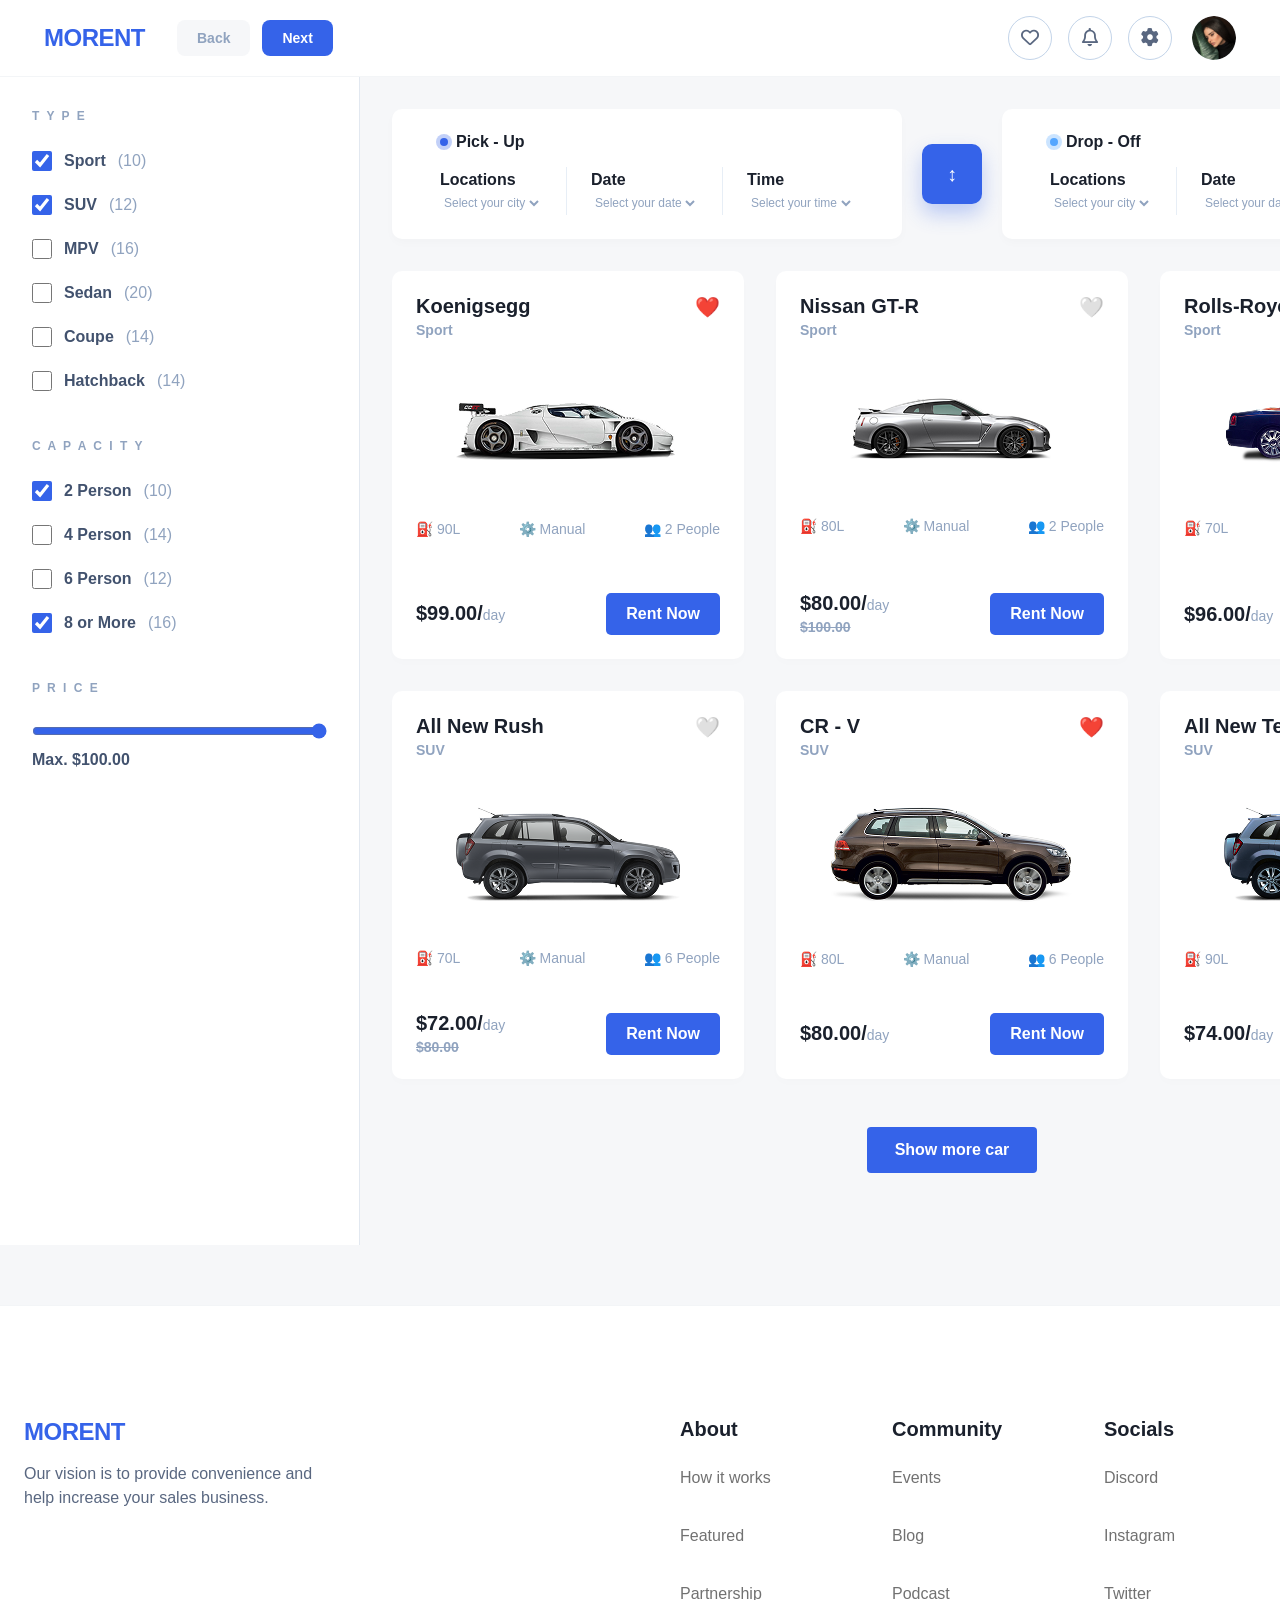
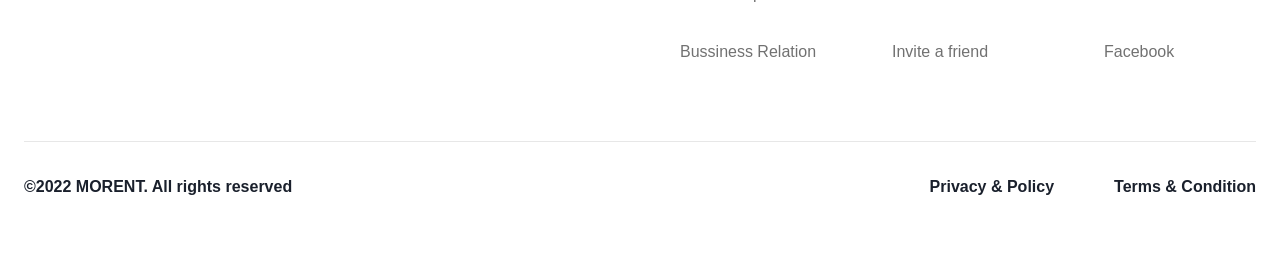
==== commit c78d8d71: "code qowldi" ====
--- a/category.html
+++ b/category.html
@@ -17,7 +17,6 @@
 
     <header class="main-header">
         <div class="header-container">
-
             <div class="header-left">
                 <a href="index.html" class="logo">MORENT</a>
                 <div class="nav-buttons">
@@ -26,6 +25,13 @@
                 </div>
             </div>
 
+            <input type="checkbox" id="menu-toggle" class="menu-toggle">
+            <label for="menu-toggle" class="burger-btn">
+                <span></span>
+                <span></span>
+                <span></span>
+            </label>
+
             <div class="header-right">
                 <div class="header-icons">
                     <button class="action-icon"><i class="fa-regular fa-heart"></i></button>
@@ -36,7 +42,6 @@
                     <img src="./images/Profill (1).png" alt="User">
                 </div>
             </div>
-
         </div>
     </header>
 </body>
--- a/style.css
+++ b/style.css
@@ -2761,7 +2761,29 @@
     box-sizing: border-box;
 }
 
-/* CHAP TARAF (Logo + Back/Next) */
+/* ================= HEADER FORCE FIX ================= */
+/* ================= HEADER BASE ================= */
+.main-header {
+    width: 100%;
+    background-color: #ffffff;
+    padding: 16px 0;
+    border-bottom: 1px solid #F3F5F7;
+    position: relative;
+}
+
+.header-container {
+    width: 100%;
+    max-width: 1240px;
+    margin: 0 auto;
+    padding: 0 24px;
+    display: flex;
+    align-items: center;
+    justify-content: space-between;
+    /* Chap va o'ng qismni ikkala chetga suradi */
+    box-sizing: border-box;
+}
+
+/* CHAP QISM (Logo + Navigatsiya) */
 .header-left {
     display: flex;
     align-items: center;
@@ -2801,7 +2823,7 @@
     color: #FFFFFF;
 }
 
-/* O'NG TARAF (Ikonkalar + Profil) */
+/* O'NG QISM (Ikonkalar + Profil) */
 .header-right {
     display: flex;
     align-items: center;
@@ -2840,4 +2862,80 @@
     width: 100%;
     height: 100%;
     object-fit: cover;
+}
+
+/* DESKTOPDA MOBIL ELEMENTS YASHIRINADI */
+.menu-toggle,
+.burger-btn {
+    display: none;
+}
+
+/* ================= 📱 TELEFON VERSO'YA (768px) ================= */
+@media (max-width: 768px) {
+
+    /* Burger tugmani ko'rsatish */
+    .burger-btn {
+        display: flex;
+        flex-direction: column;
+        justify-content: space-between;
+        width: 26px;
+        height: 18px;
+        cursor: pointer;
+        z-index: 101;
+    }
+
+    .burger-btn span {
+        display: block;
+        width: 100%;
+        height: 3px;
+        background-color: #596780;
+        border-radius: 3px;
+        transition: 0.3s;
+    }
+
+    /* Telefonda menyu elementlarini yashirish */
+    .nav-buttons,
+    .header-right {
+        display: none;
+    }
+
+    /* Checkbox bosilganda ochiladigan mobil menyu */
+    .menu-toggle:checked~.header-right {
+        display: flex;
+        flex-direction: column;
+        position: absolute;
+        top: 100%;
+        left: 0;
+        width: 100%;
+        background-color: #ffffff;
+        padding: 20px 0;
+        box-shadow: 0px 10px 20px rgba(0, 0, 0, 0.08);
+        z-index: 100;
+        border-top: 1px solid #F3F5F7;
+    }
+
+    .menu-toggle:checked~.header-left .nav-buttons {
+        display: flex;
+        position: absolute;
+        top: calc(100% + 140px);
+        left: 0;
+        width: 100%;
+        background-color: #ffffff;
+        padding: 0 0 20px 0;
+        justify-content: center;
+        z-index: 100;
+    }
+
+    /* Burger animatsiyasi (X bo'lib o'zgarishi) */
+    .menu-toggle:checked+.burger-btn span:nth-child(1) {
+        transform: translateY(7.5px) rotate(45deg);
+    }
+
+    .menu-toggle:checked+.burger-btn span:nth-child(2) {
+        opacity: 0;
+    }
+
+    .menu-toggle:checked+.burger-btn span:nth-child(3) {
+        transform: translateY(-7.5px) rotate(-45deg);
+    }
 }
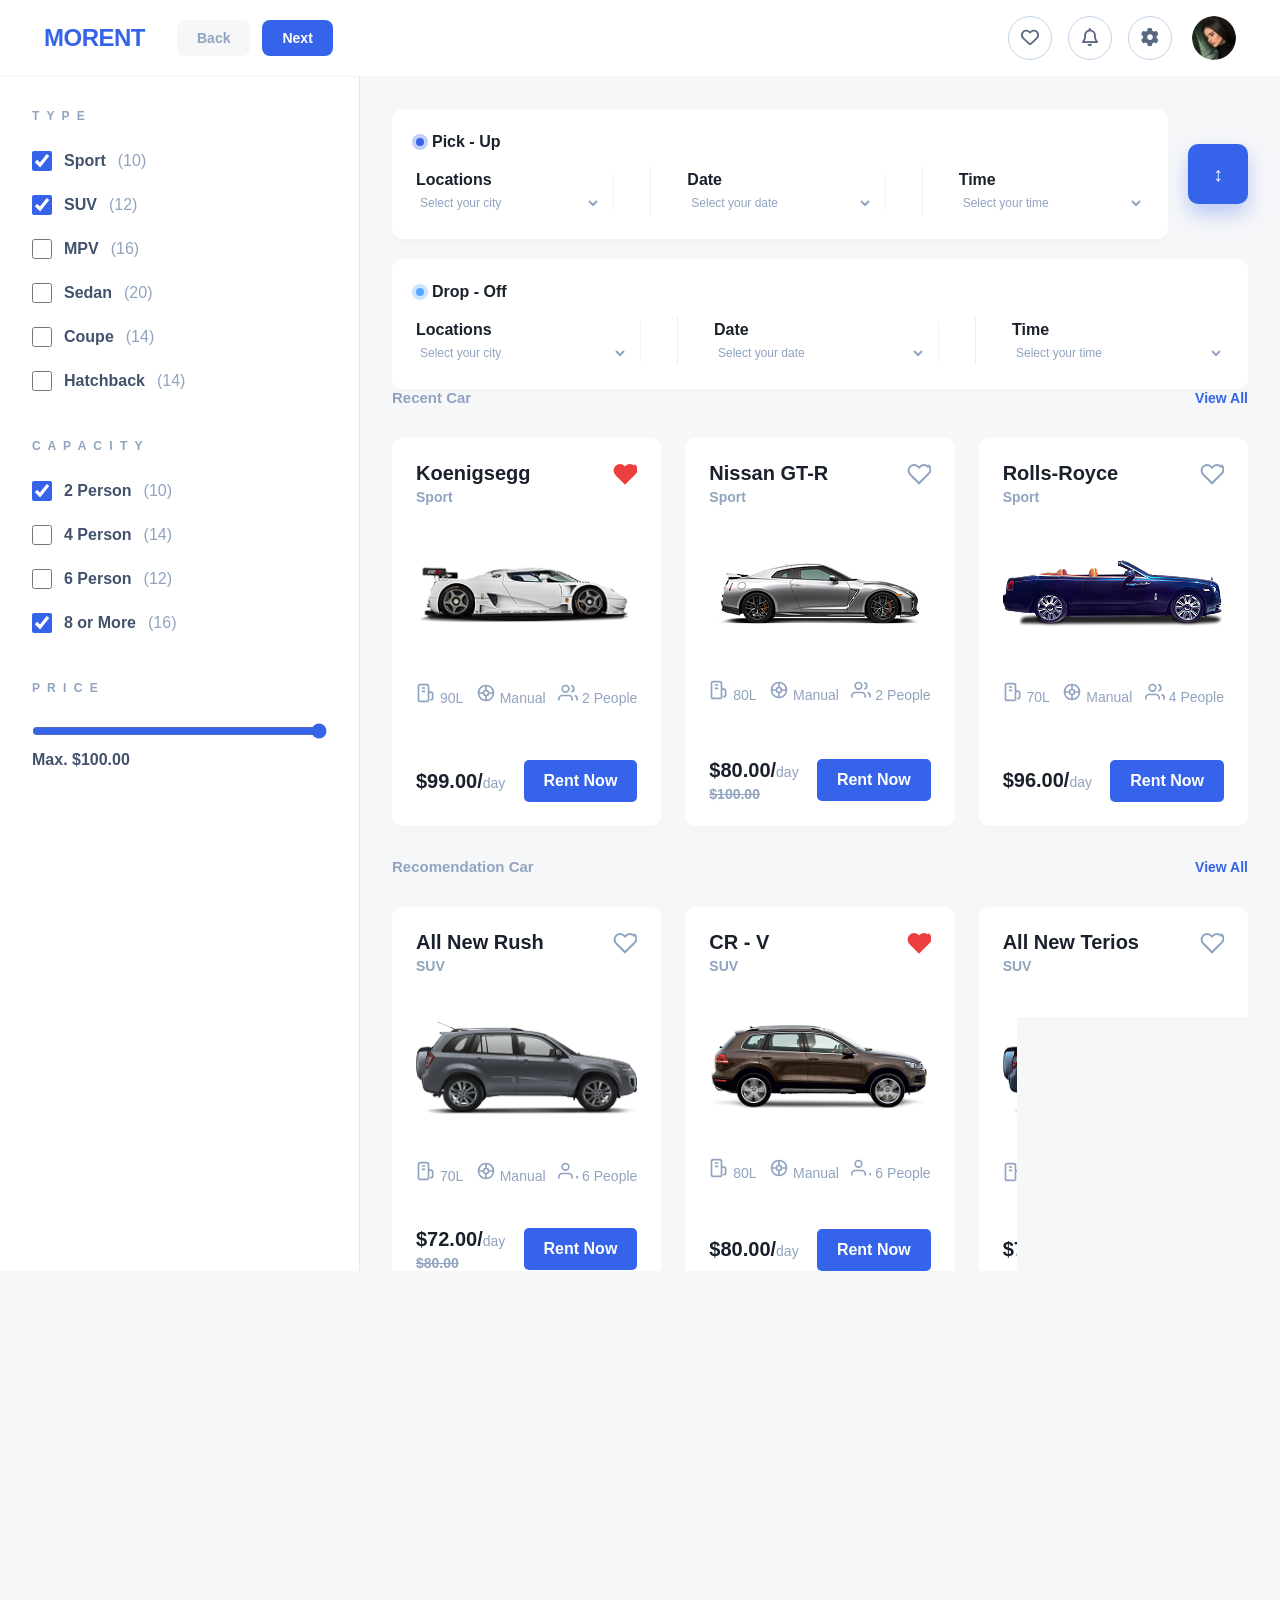
==== commit b1fc7db5: "code qowldi" ====
--- a/category.html
+++ b/category.html
@@ -17,6 +17,7 @@
 
     <header class="main-header">
         <div class="header-container">
+
             <div class="header-left">
                 <a href="index.html" class="logo">MORENT</a>
                 <div class="nav-buttons">
@@ -42,6 +43,23 @@
                     <img src="./images/Profill (1).png" alt="User">
                 </div>
             </div>
+
+            <div class="mobile-dropdown">
+                <div class="mobile-nav">
+                    <a href="index.html" class="mobile-nav-btn">Home</a>
+                    <a href="category.html" class="mobile-nav-btn active">Category</a>
+                    <a href="detail.html" class="mobile-nav-btn">Detail</a>
+                </div>
+                <div class="mobile-actions">
+                    <button class="action-icon"><i class="fa-regular fa-heart"></i></button>
+                    <button class="action-icon"><i class="fa-regular fa-bell"></i></button>
+                    <button class="action-icon"><i class="fa-solid fa-gear"></i></button>
+                    <div class="profile-avatar">
+                        <img src="./images/Profill (1).png" alt="User">
+                    </div>
+                </div>
+            </div>
+
         </div>
     </header>
 </body>
@@ -151,37 +169,123 @@
             </div>
         </section>
 
-        <section class="car-section">
-            <div class="category-car-grid">
-
-
+
+        <section class="car-section" style="margin-bottom: 32px;">
+            <div style="display: flex; justify-content: space-between; align-items: center; margin-bottom: 20px;">
+                <span style="color: #90A3BF; font-weight: 600; font-size: 15px;">Recent Car</span>
+                <a href="#" style="color: #3563E9; text-decoration: none; font-weight: 600; font-size: 14px;">View
+                    All</a>
+            </div>
+
+            <div class="category-car-grid" style="display: grid; grid-template-columns: repeat(3, 1fr); gap: 24px;">
+
+                <!-- 1. Koenigsegg -->
                 <div class="car-card">
                     <div class="car-card-header">
                         <div>
                             <h3>Koenigsegg</h3>
                             <p>Sport</p>
                         </div>
-                        <span class="heart-icon" style="color: red;">❤️</span>
+                        <button class="rec-like-btn"
+                            style="background: none; border: none; cursor: pointer; padding: 0;">
+                            <!-- Red Heart Filled SVG -->
+                            <svg width="24" height="24" viewBox="0 0 24 24" fill="#ED3F3F" stroke="#ED3F3F"
+                                stroke-width="2">
+                                <path
+                                    d="M20.84 4.61a5.5 5.5 0 0 0-7.78 0L12 5.67l-1.06-1.06a5.5 5.5 0 0 0-7.78 7.78l1.06 1.06L12 21.23l8.78-8.78 1.06-1.06a5.5 5.5 0 0 0 0-7.78z">
+                                </path>
+                            </svg>
+                        </button>
                     </div>
                     <div class="car-image"><img src="./images/car.png" alt="Koenigsegg"></div>
-                    <div class="car-specs"><span>⛽ 90L</span><span>⚙️ Manual</span><span>👥 2 People</span></div>
+                    <div class="car-specs">
+                        <span>
+                            <!-- Gas SVG -->
+                            <svg width="20" height="20" viewBox="0 0 24 24" fill="none" stroke="#90A3BF"
+                                stroke-width="2">
+                                <path
+                                    d="M3 22V4a2 2 0 0 1 2-2h8a2 2 0 0 1 2 2v18M3 22h12M15 11h2.5a2.5 2.5 0 0 1 2.5 2.5V18a2 2 0 0 1-2 2h-1M7 6h4M7 10h4">
+                                </path>
+                            </svg>
+                            90L
+                        </span>
+                        <span>
+                            <!-- Manual/Gear SVG -->
+                            <svg width="20" height="20" viewBox="0 0 24 24" fill="none" stroke="#90A3BF"
+                                stroke-width="2">
+                                <circle cx="12" cy="12" r="9"></circle>
+                                <circle cx="12" cy="12" r="3"></circle>
+                                <path d="M12 3v6M12 15v6M3 12h6M15 12h6"></path>
+                            </svg>
+                            Manual
+                        </span>
+                        <span>
+                            <!-- Users SVG -->
+                            <svg width="20" height="20" viewBox="0 0 24 24" fill="none" stroke="#90A3BF"
+                                stroke-width="2">
+                                <path d="M17 21v-2a4 4 0 0 0-4-4H5a4 4 0 0 0-4 4v2"></path>
+                                <circle cx="9" cy="7" r="4"></circle>
+                                <path d="M23 21v-2a4 4 0 0 0-3-3.87"></path>
+                                <path d="M16 3.13a4 4 0 0 1 0 7.75"></path>
+                            </svg>
+                            2 People
+                        </span>
+                    </div>
                     <div class="car-footer">
                         <div class="price"><span class="amount">$99.00/</span><span class="unit">day</span></div>
                         <button class="rent-btn">Rent Now</button>
                     </div>
                 </div>
 
-
+                <!-- 2. Nissan GT-R -->
                 <div class="car-card">
                     <div class="car-card-header">
                         <div>
                             <h3>Nissan GT-R</h3>
                             <p>Sport</p>
                         </div>
-                        <span class="heart-icon">🤍</span>
-                    </div>
-                    <div class="car-image"><img src="./images/car (1).png" alt="Nissan GT-R"></div>
-                    <div class="car-specs"><span>⛽ 80L</span><span>⚙️ Manual</span><span>👥 2 People</span></div>
+                        <button class="rec-like-btn"
+                            style="background: none; border: none; cursor: pointer; padding: 0;">
+                            <!-- Heart Outline SVG -->
+                            <svg width="24" height="24" viewBox="0 0 24 24" fill="none" stroke="#90A3BF"
+                                stroke-width="2">
+                                <path
+                                    d="M20.84 4.61a5.5 5.5 0 0 0-7.78 0L12 5.67l-1.06-1.06a5.5 5.5 0 0 0-7.78 7.78l1.06 1.06L12 21.23l8.78-8.78 1.06-1.06a5.5 5.5 0 0 0 0-7.78z">
+                                </path>
+                            </svg>
+                        </button>
+                    </div>
+                    <div class="car-image"><img src="./images/car (1).png" alt="Nissan"></div>
+                    <div class="car-specs">
+                        <span>
+                            <svg width="20" height="20" viewBox="0 0 24 24" fill="none" stroke="#90A3BF"
+                                stroke-width="2">
+                                <path
+                                    d="M3 22V4a2 2 0 0 1 2-2h8a2 2 0 0 1 2 2v18M3 22h12M15 11h2.5a2.5 2.5 0 0 1 2.5 2.5V18a2 2 0 0 1-2 2h-1M7 6h4M7 10h4">
+                                </path>
+                            </svg>
+                            80L
+                        </span>
+                        <span>
+                            <svg width="20" height="20" viewBox="0 0 24 24" fill="none" stroke="#90A3BF"
+                                stroke-width="2">
+                                <circle cx="12" cy="12" r="9"></circle>
+                                <circle cx="12" cy="12" r="3"></circle>
+                                <path d="M12 3v6M12 15v6M3 12h6M15 12h6"></path>
+                            </svg>
+                            Manual
+                        </span>
+                        <span>
+                            <svg width="20" height="20" viewBox="0 0 24 24" fill="none" stroke="#90A3BF"
+                                stroke-width="2">
+                                <path d="M17 21v-2a4 4 0 0 0-4-4H5a4 4 0 0 0-4 4v2"></path>
+                                <circle cx="9" cy="7" r="4"></circle>
+                                <path d="M23 21v-2a4 4 0 0 0-3-3.87"></path>
+                                <path d="M16 3.13a4 4 0 0 1 0 7.75"></path>
+                            </svg>
+                            2 People
+                        </span>
+                    </div>
                     <div class="car-footer">
                         <div class="price">
                             <span class="amount">$80.00/</span><span class="unit">day</span>
@@ -191,34 +295,120 @@
                     </div>
                 </div>
 
-
+                <!-- 3. Rolls-Royce -->
                 <div class="car-card">
                     <div class="car-card-header">
                         <div>
                             <h3>Rolls-Royce</h3>
                             <p>Sport</p>
                         </div>
-                        <span class="heart-icon">🤍</span>
+                        <button class="rec-like-btn"
+                            style="background: none; border: none; cursor: pointer; padding: 0;">
+                            <svg width="24" height="24" viewBox="0 0 24 24" fill="none" stroke="#90A3BF"
+                                stroke-width="2">
+                                <path
+                                    d="M20.84 4.61a5.5 5.5 0 0 0-7.78 0L12 5.67l-1.06-1.06a5.5 5.5 0 0 0-7.78 7.78l1.06 1.06L12 21.23l8.78-8.78 1.06-1.06a5.5 5.5 0 0 0 0-7.78z">
+                                </path>
+                            </svg>
+                        </button>
                     </div>
                     <div class="car-image"><img src="./images/Car (2).png" alt="Rolls-Royce"></div>
-                    <div class="car-specs"><span>⛽ 70L</span><span>⚙️ Manual</span><span>👥 4 People</span></div>
+                    <div class="car-specs">
+                        <span>
+                            <svg width="20" height="20" viewBox="0 0 24 24" fill="none" stroke="#90A3BF"
+                                stroke-width="2">
+                                <path
+                                    d="M3 22V4a2 2 0 0 1 2-2h8a2 2 0 0 1 2 2v18M3 22h12M15 11h2.5a2.5 2.5 0 0 1 2.5 2.5V18a2 2 0 0 1-2 2h-1M7 6h4M7 10h4">
+                                </path>
+                            </svg>
+                            70L
+                        </span>
+                        <span>
+                            <svg width="20" height="20" viewBox="0 0 24 24" fill="none" stroke="#90A3BF"
+                                stroke-width="2">
+                                <circle cx="12" cy="12" r="9"></circle>
+                                <circle cx="12" cy="12" r="3"></circle>
+                                <path d="M12 3v6M12 15v6M3 12h6M15 12h6"></path>
+                            </svg>
+                            Manual
+                        </span>
+                        <span>
+                            <svg width="20" height="20" viewBox="0 0 24 24" fill="none" stroke="#90A3BF"
+                                stroke-width="2">
+                                <path d="M17 21v-2a4 4 0 0 0-4-4H5a4 4 0 0 0-4 4v2"></path>
+                                <circle cx="9" cy="7" r="4"></circle>
+                                <path d="M23 21v-2a4 4 0 0 0-3-3.87"></path>
+                                <path d="M16 3.13a4 4 0 0 1 0 7.75"></path>
+                            </svg>
+                            4 People
+                        </span>
+                    </div>
                     <div class="car-footer">
                         <div class="price"><span class="amount">$96.00/</span><span class="unit">day</span></div>
                         <button class="rent-btn">Rent Now</button>
                     </div>
                 </div>
-
-
+            </div>
+        </section>
+
+
+        <!-- Recomendation Car Section -->
+        <section class="car-section" style="margin-bottom: 40px;">
+            <div style="display: flex; justify-content: space-between; align-items: center; margin-bottom: 20px;">
+                <span style="color: #90A3BF; font-weight: 600; font-size: 15px;">Recomendation Car</span>
+                <a href="#" style="color: #3563E9; text-decoration: none; font-weight: 600; font-size: 14px;">View
+                    All</a>
+            </div>
+
+            <div class="category-car-grid" style="display: grid; grid-template-columns: repeat(3, 1fr); gap: 24px;">
+
+                <!-- 1. All New Rush -->
                 <div class="car-card">
                     <div class="car-card-header">
                         <div>
                             <h3>All New Rush</h3>
                             <p>SUV</p>
                         </div>
-                        <span class="heart-icon">🤍</span>
+                        <button class="rec-like-btn"
+                            style="background: none; border: none; cursor: pointer; padding: 0;">
+                            <svg width="24" height="24" viewBox="0 0 24 24" fill="none" stroke="#90A3BF"
+                                stroke-width="2">
+                                <path
+                                    d="M20.84 4.61a5.5 5.5 0 0 0-7.78 0L12 5.67l-1.06-1.06a5.5 5.5 0 0 0-7.78 7.78l1.06 1.06L12 21.23l8.78-8.78 1.06-1.06a5.5 5.5 0 0 0 0-7.78z">
+                                </path>
+                            </svg>
+                        </button>
                     </div>
                     <div class="car-image"><img src="./images/Car (4).png" alt="All New Rush"></div>
-                    <div class="car-specs"><span>⛽ 70L</span><span>⚙️ Manual</span><span>👥 6 People</span></div>
+                    <div class="car-specs">
+                        <span>
+                            <svg width="20" height="20" viewBox="0 0 24 24" fill="none" stroke="#90A3BF"
+                                stroke-width="2">
+                                <path
+                                    d="M3 22V4a2 2 0 0 1 2-2h8a2 2 0 0 1 2 2v18M3 22h12M15 11h2.5a2.5 2.5 0 0 1 2.5 2.5V18a2 2 0 0 1-2 2h-1M7 6h4M7 10h4">
+                                </path>
+                            </svg>
+                            70L
+                        </span>
+                        <span>
+                            <svg width="20" height="20" viewBox="0 0 24 24" fill="none" stroke="#90A3BF"
+                                stroke-width="2">
+                                <circle cx="12" cy="12" r="9"></circle>
+                                <circle cx="12" cy="12" r="3"></circle>
+                                <path d="M12 3v6M12 15v6M3 12h6M15 12h6"></path>
+                            </svg>
+                            Manual
+                        </span>
+                        <span>
+                            <svg width="20" height="20" viewBox="0 0 24 24" fill="none" stroke="#90A3BF"
+                                stroke-width="2">
+                                <path d="M17 21v-2a4 4 0 0 0-4-4H5a4 4 0 0 0-4 4v2"></path>
+                                <circle cx="9" cy="7" r="4"></circle>
+                                <path d="M23 21v-2a4 4 0 0 1 0 7.75"></path>
+                            </svg>
+                            6 People
+                        </span>
+                    </div>
                     <div class="car-footer">
                         <div class="price">
                             <span class="amount">$72.00/</span><span class="unit">day</span>
@@ -228,46 +418,112 @@
                     </div>
                 </div>
 
-
+                <!-- 2. CR - V -->
                 <div class="car-card">
                     <div class="car-card-header">
                         <div>
                             <h3>CR - V</h3>
                             <p>SUV</p>
                         </div>
-                        <span class="heart-icon" style="color: red;">❤️</span>
+                        <button class="rec-like-btn"
+                            style="background: none; border: none; cursor: pointer; padding: 0;">
+                            <svg width="24" height="24" viewBox="0 0 24 24" fill="#ED3F3F" stroke="#ED3F3F"
+                                stroke-width="2">
+                                <path
+                                    d="M20.84 4.61a5.5 5.5 0 0 0-7.78 0L12 5.67l-1.06-1.06a5.5 5.5 0 0 0-7.78 7.78l1.06 1.06L12 21.23l8.78-8.78 1.06-1.06a5.5 5.5 0 0 0 0-7.78z">
+                                </path>
+                            </svg>
+                        </button>
                     </div>
                     <div class="car-image"><img src="./images/Car (5).png" alt="CR - V"></div>
-                    <div class="car-specs"><span>⛽ 80L</span><span>⚙️ Manual</span><span>👥 6 People</span></div>
+                    <div class="car-specs">
+                        <span>
+                            <svg width="20" height="20" viewBox="0 0 24 24" fill="none" stroke="#90A3BF"
+                                stroke-width="2">
+                                <path
+                                    d="M3 22V4a2 2 0 0 1 2-2h8a2 2 0 0 1 2 2v18M3 22h12M15 11h2.5a2.5 2.5 0 0 1 2.5 2.5V18a2 2 0 0 1-2 2h-1M7 6h4M7 10h4">
+                                </path>
+                            </svg>
+                            80L
+                        </span>
+                        <span>
+                            <svg width="20" height="20" viewBox="0 0 24 24" fill="none" stroke="#90A3BF"
+                                stroke-width="2">
+                                <circle cx="12" cy="12" r="9"></circle>
+                                <circle cx="12" cy="12" r="3"></circle>
+                                <path d="M12 3v6M12 15v6M3 12h6M15 12h6"></path>
+                            </svg>
+                            Manual
+                        </span>
+                        <span>
+                            <svg width="20" height="20" viewBox="0 0 24 24" fill="none" stroke="#90A3BF"
+                                stroke-width="2">
+                                <path d="M17 21v-2a4 4 0 0 0-4-4H5a4 4 0 0 0-4 4v2"></path>
+                                <circle cx="9" cy="7" r="4"></circle>
+                                <path d="M23 21v-2a4 4 0 0 1 0 7.75"></path>
+                            </svg>
+                            6 People
+                        </span>
+                    </div>
                     <div class="car-footer">
                         <div class="price"><span class="amount">$80.00/</span><span class="unit">day</span></div>
                         <button class="rent-btn">Rent Now</button>
                     </div>
                 </div>
 
-
+                <!-- 3. All New Terios -->
                 <div class="car-card">
                     <div class="car-card-header">
                         <div>
                             <h3>All New Terios</h3>
                             <p>SUV</p>
                         </div>
-                        <span class="heart-icon">🤍</span>
+                        <button class="rec-like-btn"
+                            style="background: none; border: none; cursor: pointer; padding: 0;">
+                            <svg width="24" height="24" viewBox="0 0 24 24" fill="none" stroke="#90A3BF"
+                                stroke-width="2">
+                                <path
+                                    d="M20.84 4.61a5.5 5.5 0 0 0-7.78 0L12 5.67l-1.06-1.06a5.5 5.5 0 0 0-7.78 7.78l1.06 1.06L12 21.23l8.78-8.78 1.06-1.06a5.5 5.5 0 0 0 0-7.78z">
+                                </path>
+                            </svg>
+                        </button>
                     </div>
                     <div class="car-image"><img src="./images/Car (6).png" alt="All New Terios"></div>
-                    <div class="car-specs"><span>⛽ 90L</span><span>⚙️ Manual</span><span>👥 6 People</span></div>
+                    <div class="car-specs">
+                        <span>
+                            <svg width="20" height="20" viewBox="0 0 24 24" fill="none" stroke="#90A3BF"
+                                stroke-width="2">
+                                <path
+                                    d="M3 22V4a2 2 0 0 1 2-2h8a2 2 0 0 1 2 2v18M3 22h12M15 11h2.5a2.5 2.5 0 0 1 2.5 2.5V18a2 2 0 0 1-2 2h-1M7 6h4M7 10h4">
+                                </path>
+                            </svg>
+                            90L
+                        </span>
+                        <span>
+                            <svg width="20" height="20" viewBox="0 0 24 24" fill="none" stroke="#90A3BF"
+                                stroke-width="2">
+                                <circle cx="12" cy="12" r="9"></circle>
+                                <circle cx="12" cy="12" r="3"></circle>
+                                <path d="M12 3v6M12 15v6M3 12h6M15 12h6"></path>
+                            </svg>
+                            Manual
+                        </span>
+                        <span>
+                            <svg width="20" height="20" viewBox="0 0 24 24" fill="none" stroke="#90A3BF"
+                                stroke-width="2">
+                                <path d="M17 21v-2a4 4 0 0 0-4-4H5a4 4 0 0 0-4 4v2"></path>
+                                <circle cx="9" cy="7" r="4"></circle>
+                                <path d="M23 21v-2a4 4 0 0 0-3-3.87"></path>
+                                <path d="M16 3.13a4 4 0 0 1 0 7.75"></path>
+                            </svg>
+                            6 People
+                        </span>
+                    </div>
                     <div class="car-footer">
                         <div class="price"><span class="amount">$74.00/</span><span class="unit">day</span></div>
                         <button class="rent-btn">Rent Now</button>
                     </div>
                 </div>
-
-            </div>
-
-
-            <div class="load-more-container">
-                <button class="show-more-btn">Show more car</button>
-                <span class="car-count">120 Car</span>
             </div>
         </section>
     </main>
--- a/style.css
+++ b/style.css
@@ -2761,8 +2761,7 @@
     box-sizing: border-box;
 }
 
-/* ================= HEADER FORCE FIX ================= */
-/* ================= HEADER BASE ================= */
+/* ================= MAIN HEADER ================= */
 .main-header {
     width: 100%;
     background-color: #ffffff;
@@ -2771,6 +2770,7 @@
     position: relative;
 }
 
+/* Konteyner ikkala chetni ushlab turadi */
 .header-container {
     width: 100%;
     max-width: 1240px;
@@ -2783,7 +2783,7 @@
     box-sizing: border-box;
 }
 
-/* CHAP QISM (Logo + Navigatsiya) */
+/* CHAP TOMON: Logo va Back/Next */
 .header-left {
     display: flex;
     align-items: center;
@@ -2823,7 +2823,7 @@
     color: #FFFFFF;
 }
 
-/* O'NG QISM (Ikonkalar + Profil) */
+/* O'NG TOMON: Ikonkalar va Profil */
 .header-right {
     display: flex;
     align-items: center;
@@ -2864,16 +2864,24 @@
     object-fit: cover;
 }
 
-/* DESKTOPDA MOBIL ELEMENTS YASHIRINADI */
+/* Desktop va Planshetda mobil elementlar ko'rinmaydi */
 .menu-toggle,
-.burger-btn {
+.burger-btn,
+.mobile-dropdown {
     display: none;
 }
 
-/* ================= 📱 TELEFON VERSO'YA (768px) ================= */
+
+/* ================= 📱 TELEFON VERSO'YA (768px va kichik) ================= */
 @media (max-width: 768px) {
 
-    /* Burger tugmani ko'rsatish */
+    /* Desktop elementlarini telefonda yashirish */
+    .nav-buttons,
+    .header-right {
+        display: none !important;
+    }
+
+    /* Burger tugmasi o'ng tomonga suriladi */
     .burger-btn {
         display: flex;
         flex-direction: column;
@@ -2890,52 +2898,210 @@
         height: 3px;
         background-color: #596780;
         border-radius: 3px;
-        transition: 0.3s;
-    }
-
-    /* Telefonda menyu elementlarini yashirish */
-    .nav-buttons,
-    .header-right {
+    }
+
+    /* BURGER BOSILGANDA OCHILADIGAN MENYU */
+    .mobile-dropdown {
         display: none;
-    }
-
-    /* Checkbox bosilganda ochiladigan mobil menyu */
-    .menu-toggle:checked~.header-right {
-        display: flex;
         flex-direction: column;
+        align-items: center;
+        gap: 16px;
         position: absolute;
-        top: 100%;
+        top: calc(100% + 8px);
+        /* MORENT va menyu orasida masofa (joy) qoladi */
         left: 0;
         width: 100%;
         background-color: #ffffff;
-        padding: 20px 0;
+        padding: 20px;
         box-shadow: 0px 10px 20px rgba(0, 0, 0, 0.08);
+        border-top: 1px solid #F3F5F7;
         z-index: 100;
+        box-sizing: border-box;
+    }
+
+    .mobile-nav {
+        display: flex;
+        flex-direction: column;
+        width: 100%;
+        gap: 10px;
+    }
+
+    .mobile-nav-btn {
+        display: block;
+        text-align: center;
+        width: 100%;
+        padding: 12px;
+        background-color: #F6F7F9;
+        color: #596780;
+        border-radius: 10px;
+        text-decoration: none;
+        font-weight: 600;
+        box-sizing: border-box;
+    }
+
+    .mobile-nav-btn.active {
+        background-color: #3563E9;
+        color: #ffffff;
+    }
+
+    .mobile-actions {
+        display: flex;
+        align-items: center;
+        justify-content: center;
+        gap: 16px;
+        width: 100%;
+        padding-top: 12px;
         border-top: 1px solid #F3F5F7;
     }
 
-    .menu-toggle:checked~.header-left .nav-buttons {
+    /* Checkbox bosilganda menyu chiqadi */
+    .menu-toggle:checked~.mobile-dropdown {
         display: flex;
-        position: absolute;
-        top: calc(100% + 140px);
-        left: 0;
+    }
+}
+
+/* Pick-Up va Drop-Off o'ralgan asosiy konteyner */
+.booking-container {
+    display: flex;
+    align-items: center;
+    justify-content: space-between;
+    gap: 20px;
+    width: 100%;
+    max-width: 1240px;
+    margin: 0 auto;
+    box-sizing: border-box;
+    position: relative;
+    flex-wrap: wrap;
+    /* Ekranga sig'may qolganda pastga tushishi uchun */
+}
+
+/* Pick-Up va Drop-Off kartalari */
+.booking-card {
+    flex: 1 1 450px;
+    /* Teng taqsimlanadi, lekin min 450px gacha torayadi */
+    background: #ffffff;
+    padding: 24px;
+    border-radius: 10px;
+    box-sizing: border-box;
+    width: 100%;
+}
+
+/* Ichidagi Pick-Up header qismi */
+.booking-header {
+    display: flex;
+    align-items: center;
+    gap: 8px;
+    margin-bottom: 16px;
+    font-weight: 600;
+    color: #1A202C;
+}
+
+/* Selectlar joylashgan ichki flex-box */
+.booking-fields {
+    display: flex;
+    align-items: center;
+    justify-content: space-between;
+    gap: 12px;
+    width: 100%;
+}
+
+.field-group {
+    flex: 1;
+    display: flex;
+    flex-direction: column;
+    gap: 6px;
+    padding-right: 12px;
+    border-right: 1px solid #F3F5F7;
+}
+
+.field-group:last-child {
+    border-right: none;
+    padding-right: 0;
+}
+
+.field-title {
+    font-size: 16px;
+    font-weight: 700;
+    color: #1A202C;
+}
+
+.field-select {
+    font-size: 12px;
+    color: #90A3BF;
+    border: none;
+    background: transparent;
+    cursor: pointer;
+    outline: none;
+}
+
+/* O'rtadagi almashtirish (Swap / Transfer) tugmasi */
+.swap-btn {
+    width: 60px;
+    height: 60px;
+    background-color: #3563E9;
+    color: #ffffff;
+    border-radius: 10px;
+    display: flex;
+    align-items: center;
+    justify-content: center;
+    box-shadow: 0px 10px 20px rgba(53, 99, 233, 0.25);
+    cursor: pointer;
+    border: none;
+    flex-shrink: 0;
+    z-index: 2;
+}
+
+/* 📱 TELEFON VA NBO'LAK EKRANLAR UCHUN ADAPTIV (768px va kichik) */
+@media (max-width: 992px) {
+    .booking-container {
+        flex-direction: column;
+        /* Ustma-ust tushadi */
+        gap: 16px;
+    }
+
+    .booking-card {
         width: 100%;
-        background-color: #ffffff;
-        padding: 0 0 20px 0;
-        justify-content: center;
-        z-index: 100;
-    }
-
-    /* Burger animatsiyasi (X bo'lib o'zgarishi) */
-    .menu-toggle:checked+.burger-btn span:nth-child(1) {
-        transform: translateY(7.5px) rotate(45deg);
-    }
-
-    .menu-toggle:checked+.burger-btn span:nth-child(2) {
-        opacity: 0;
-    }
-
-    .menu-toggle:checked+.burger-btn span:nth-child(3) {
-        transform: translateY(-7.5px) rotate(-45deg);
-    }
+        /* To'liq kenglikni egallaydi */
+        flex: none;
+    }
+
+    .swap-btn {
+        margin: -25px auto;
+        /* O'rtadagi tugma ikki blok orasida chiroyli turishi uchun */
+    }
+
+    .booking-fields {
+        flex-direction: row;
+        /* Mobil bo'lsa ham yonma-yon tursin desangiz */
+        flex-wrap: wrap;
+        gap: 16px;
+    }
+}
+
+.rec-card-specs span {
+    display: flex;
+    align-items: center;
+    gap: 6px;
+    font-size: 14px;
+    color: #90A3BF;
+}
+
+.rec-card-specs i {
+    font-size: 18px;
+    /* Ikonka hajmiga aniq qiymat bering */
+    display: inline-block;
+}
+
+* {
+    font-family: 'Plus Jakarta Sans', sans-serif !important;
+    /* !important Font Awesome shriftini o'chirib qo'yadi */
+}
+
+body {
+    font-family: 'Plus Jakarta Sans', sans-serif;
+}
+
+/* Font Awesome ikonkalarining o'z shriftini tiklash */
+i {
+    font-family: "Font Awesome 6 Free", "Font Awesome 6 Brands" !important;
 }
